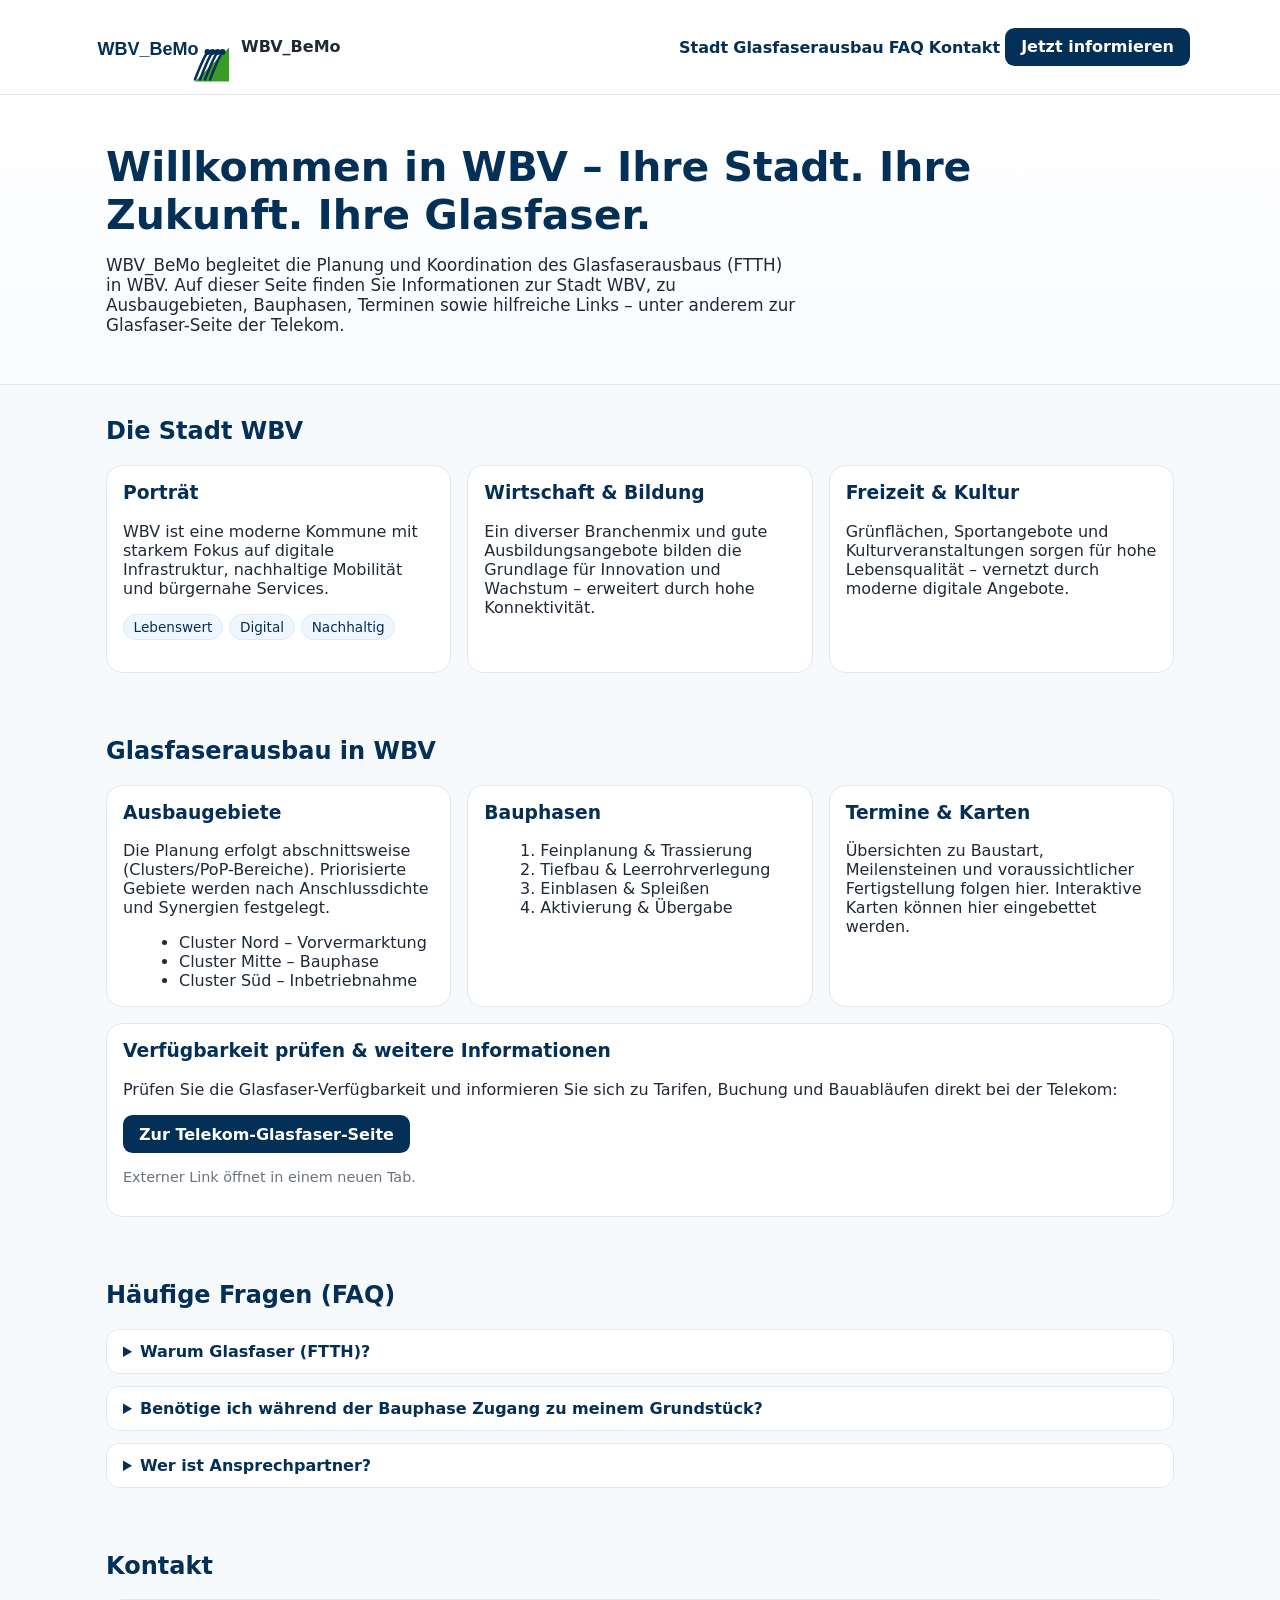
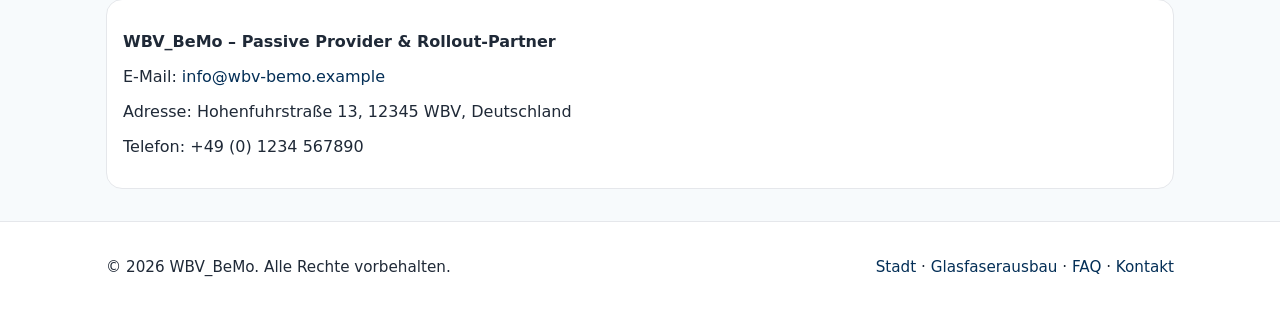
==== index.html @ 2ea82d1b "BeMo_01: upload index file wbv_bemo created with chatGPT 4.1 / 5.0 11.08.2025" ====
<!doctype html>
<html lang="de">
<head>
  <meta charset="utf-8" />
  <meta name="viewport" content="width=device-width, initial-scale=1" />
  <title>WBV_BeMo – Offizielle Informationsseite</title>
  <meta name="description" content="Dummy-Webseite für den Passive Provider WBV_BeMo mit Informationen zur Stadt und zum Glasfaserausbau (FTTH)." />
  <style>
    :root {
      --brand: #042F57; /* dunkelblau */
      --brand-2: #3A9D23; /* grün */
      --bg: #f7fafc;
      --text: #1f2937;
    }
    * { box-sizing: border-box; }
    html, body { margin: 0; padding: 0; font-family: system-ui, -apple-system, Segoe UI, Roboto, Ubuntu, Cantarell, "Helvetica Neue", Arial, "Noto Sans", "Apple Color Emoji", "Segoe UI Emoji"; color: var(--text); background: var(--bg); }
    a { color: var(--brand); text-decoration: none; }
    a:hover { text-decoration: underline; }
    .container { max-width: 1100px; margin: 0 auto; padding: 0 1rem; }
    header { background: #fff; border-bottom: 1px solid #e5e7eb; position: sticky; top: 0; z-index: 10; }
    .nav { display: flex; align-items: center; justify-content: space-between; gap: 1rem; padding: .75rem 0; }
    .nav a { font-weight: 600; }
    .brand { display: flex; align-items: center; gap: .75rem; }
    .logo { width: 139px; height: 69.5px; display: inline-block; }
    .cta { display: inline-block; background: var(--brand); color: #fff; padding: .6rem 1rem; border-radius: .6rem; font-weight: 700; }
    .cta:hover { filter: brightness(1.05); text-decoration: none; }
    .hero { padding: 3rem 0 2rem; background: linear-gradient(180deg, #fff 0%, #f9fbff 100%); border-bottom: 1px solid #e5e7eb; }
    .hero h1 { font-size: clamp(1.8rem, 3.2vw, 2.6rem); margin: 0 0 .5rem; color: var(--brand); }
    .hero p { font-size: 1.05rem; max-width: 65ch; }
    .grid { display: grid; gap: 1rem; grid-template-columns: repeat(12, 1fr); }
    .card { background: #fff; border: 1px solid #e5e7eb; border-radius: 1rem; padding: 1rem; }
    .card h3 { margin-top: 0; color: var(--brand); }
    section { padding: 2rem 0; }
    h2 { color: var(--brand); margin-top: 0; }
    .cols-3 > * { grid-column: span 12; }
    @media (min-width: 800px) { .cols-3 > * { grid-column: span 4; } }
    .list { margin: .5rem 0 0 1rem; }
    .pill { display: inline-block; padding: .25rem .6rem; border-radius: 9999px; background: #eff6ff; color: var(--brand); border: 1px solid #dbeafe; font-size: .85rem; margin-right: .4rem; }
    details { background: #fff; border: 1px solid #e5e7eb; border-radius: .8rem; padding: .75rem 1rem; }
    summary { cursor: pointer; font-weight: 600; color: var(--brand); }
    footer { border-top: 1px solid #e5e7eb; background: #fff; padding: 1.25rem 0; font-size: .95rem; }
  </style>
</head>
<body>
  <header>
    <div class="container nav">
      <div class="brand" aria-label="WBV_BeMo Startseite">
        <!-- Inline-SVG-Logo (echte Vektordarstellung, 278x139 skaliert) -->
        <svg class="logo" viewBox="0 0 278 139" xmlns="http://www.w3.org/2000/svg" role="img" aria-label="Logo WBV_BeMo">
          <title>Logo WBV_BeMo</title>
          <rect width="278" height="139" fill="white"/>
          <text x="15" y="85" font-family="Arial, sans-serif" font-weight="bold" font-size="36" fill="#042F57">WBV_BeMo</text>
          <g fill="#3A9D23">
            <polygon points="210,139 278,139 278,71" />
          </g>
          <g stroke="#042F57" stroke-width="5" stroke-linecap="round" fill="none">
            <path d="M210 135 C220 110 225 95 235 80"/>
            <path d="M220 135 C230 110 235 95 245 80"/>
            <path d="M230 135 C240 110 245 95 255 80"/>
            <path d="M240 135 C250 110 255 95 265 80"/>
          </g>
          <g fill="#042F57">
            <circle cx="235" cy="80" r="6"/>
            <circle cx="245" cy="80" r="6"/>
            <circle cx="255" cy="80" r="6"/>
            <circle cx="265" cy="80" r="6"/>
          </g>
        </svg>
        <strong>WBV_BeMo</strong>
      </div>
      <nav aria-label="Hauptnavigation">
        <a href="#stadt">Stadt</a>
        <a href="#ausbau">Glasfaserausbau</a>
        <a href="#faq">FAQ</a>
        <a href="#kontakt">Kontakt</a>
        <a class="cta" href="#ausbau">Jetzt informieren</a>
      </nav>
    </div>
  </header>

  <main>
    <section class="hero">
      <div class="container">
        <h1>Willkommen in WBV – Ihre Stadt. Ihre Zukunft. Ihre Glasfaser.</h1>
        <p>
          WBV_BeMo begleitet die Planung und Koordination des Glasfaserausbaus (FTTH) in WBV. Auf dieser Seite finden Sie Informationen zur Stadt WBV,
          zu Ausbaugebieten, Bauphasen, Terminen sowie hilfreiche Links – unter anderem zur Glasfaser-Seite der Telekom.
        </p>
      </div>
    </section>

    <section id="stadt">
      <div class="container">
        <h2>Die Stadt WBV</h2>
        <div class="grid cols-3">
          <article class="card">
            <h3>Porträt</h3>
            <p>WBV ist eine moderne Kommune mit starkem Fokus auf digitale Infrastruktur, nachhaltige Mobilität und bürgernahe Services.</p>
            <p><span class="pill">Lebenswert</span><span class="pill">Digital</span><span class="pill">Nachhaltig</span></p>
          </article>
          <article class="card">
            <h3>Wirtschaft & Bildung</h3>
            <p>Ein diverser Branchenmix und gute Ausbildungsangebote bilden die Grundlage für Innovation und Wachstum – erweitert durch hohe Konnektivität.</p>
          </article>
          <article class="card">
            <h3>Freizeit & Kultur</h3>
            <p>Grünflächen, Sportangebote und Kulturveranstaltungen sorgen für hohe Lebensqualität – vernetzt durch moderne digitale Angebote.</p>
          </article>
        </div>
      </div>
    </section>

    <section id="ausbau">
      <div class="container">
        <h2>Glasfaserausbau in WBV</h2>
        <div class="grid cols-3">
          <article class="card">
            <h3>Ausbaugebiete</h3>
            <p>Die Planung erfolgt abschnittsweise (Clusters/PoP-Bereiche). Priorisierte Gebiete werden nach Anschlussdichte und Synergien festgelegt.</p>
            <ul class="list">
              <li>Cluster Nord – Vorvermarktung</li>
              <li>Cluster Mitte – Bauphase</li>
              <li>Cluster Süd – Inbetriebnahme</li>
            </ul>
          </article>
          <article class="card">
            <h3>Bauphasen</h3>
            <ol class="list">
              <li>Feinplanung & Trassierung</li>
              <li>Tiefbau & Leerrohrverlegung</li>
              <li>Einblasen & Spleißen</li>
              <li>Aktivierung & Übergabe</li>
            </ol>
          </article>
          <article class="card">
            <h3>Termine & Karten</h3>
            <p>Übersichten zu Baustart, Meilensteinen und voraussichtlicher Fertigstellung folgen hier. Interaktive Karten können hier eingebettet werden.</p>
          </article>
        </div>

        <div class="card" style="margin-top:1rem">
          <h3>Verfügbarkeit prüfen & weitere Informationen</h3>
          <p>
            Prüfen Sie die Glasfaser-Verfügbarkeit und informieren Sie sich zu Tarifen, Buchung und Bauabläufen direkt bei der Telekom:
          </p>
          <p>
            <a class="cta" href="https://www.telekom.de/glasfaser" target="_blank" rel="noopener">Zur Telekom-Glasfaser-Seite</a>
          </p>
          <p style="font-size:.9rem;color:#6b7280">Externer Link öffnet in einem neuen Tab.</p>
        </div>
      </div>
    </section>

    <section id="faq">
      <div class="container">
        <h2>Häufige Fragen (FAQ)</h2>
        <div class="grid" style="grid-template-columns: 1fr; gap: .75rem;">
          <details>
            <summary>Warum Glasfaser (FTTH)?</summary>
            <p>FTTH ermöglicht stabile Gigabit-Bandbreiten, niedrige Latenz und ist zukunftssicher gegenüber steigenden Anforderungen.</p>
          </details>
          <details>
            <summary>Benötige ich während der Bauphase Zugang zu meinem Grundstück?</summary>
            <p>Ja, für die Hauseinführung und die Verlegung auf Privatgrund ist eine Terminabstimmung notwendig.</p>
          </details>
          <details>
            <summary>Wer ist Ansprechpartner?</summary>
            <p>WBV_BeMo koordiniert die Ausbauplanung. Für Tarife, Verträge und Buchungen wenden Sie sich an die Telekom über den oben verlinkten Service.</p>
          </details>
        </div>
      </div>
    </section>

    <section id="kontakt">
      <div class="container">
        <h2>Kontakt</h2>
        <div class="card">
          <p><strong>WBV_BeMo – Passive Provider & Rollout-Partner</strong></p>
          <p>E-Mail: <a href="mailto:info@wbv-bemo.example">info@wbv-bemo.example</a></p>
          <p>Adresse: Hohenfuhrstraße 13, 12345 WBV, Deutschland</p>
          <p>Telefon: +49 (0) 1234 567890</p>
        </div>
      </div>
    </section>
  </main>

  <footer>
    <div class="container">
      <div style="display:flex;justify-content:space-between;gap:1rem;flex-wrap:wrap;align-items:center;">
        <p>© <span id="year"></span> WBV_BeMo. Alle Rechte vorbehalten.</p>
        <p><a href="#stadt">Stadt</a> · <a href="#ausbau">Glasfaserausbau</a> · <a href="#faq">FAQ</a> · <a href="#kontakt">Kontakt</a></p>
      </div>
    </div>
  </footer>

  <script>
    document.getElementById('year').textContent = new Date().getFullYear();
  </script>
</body>
</html>
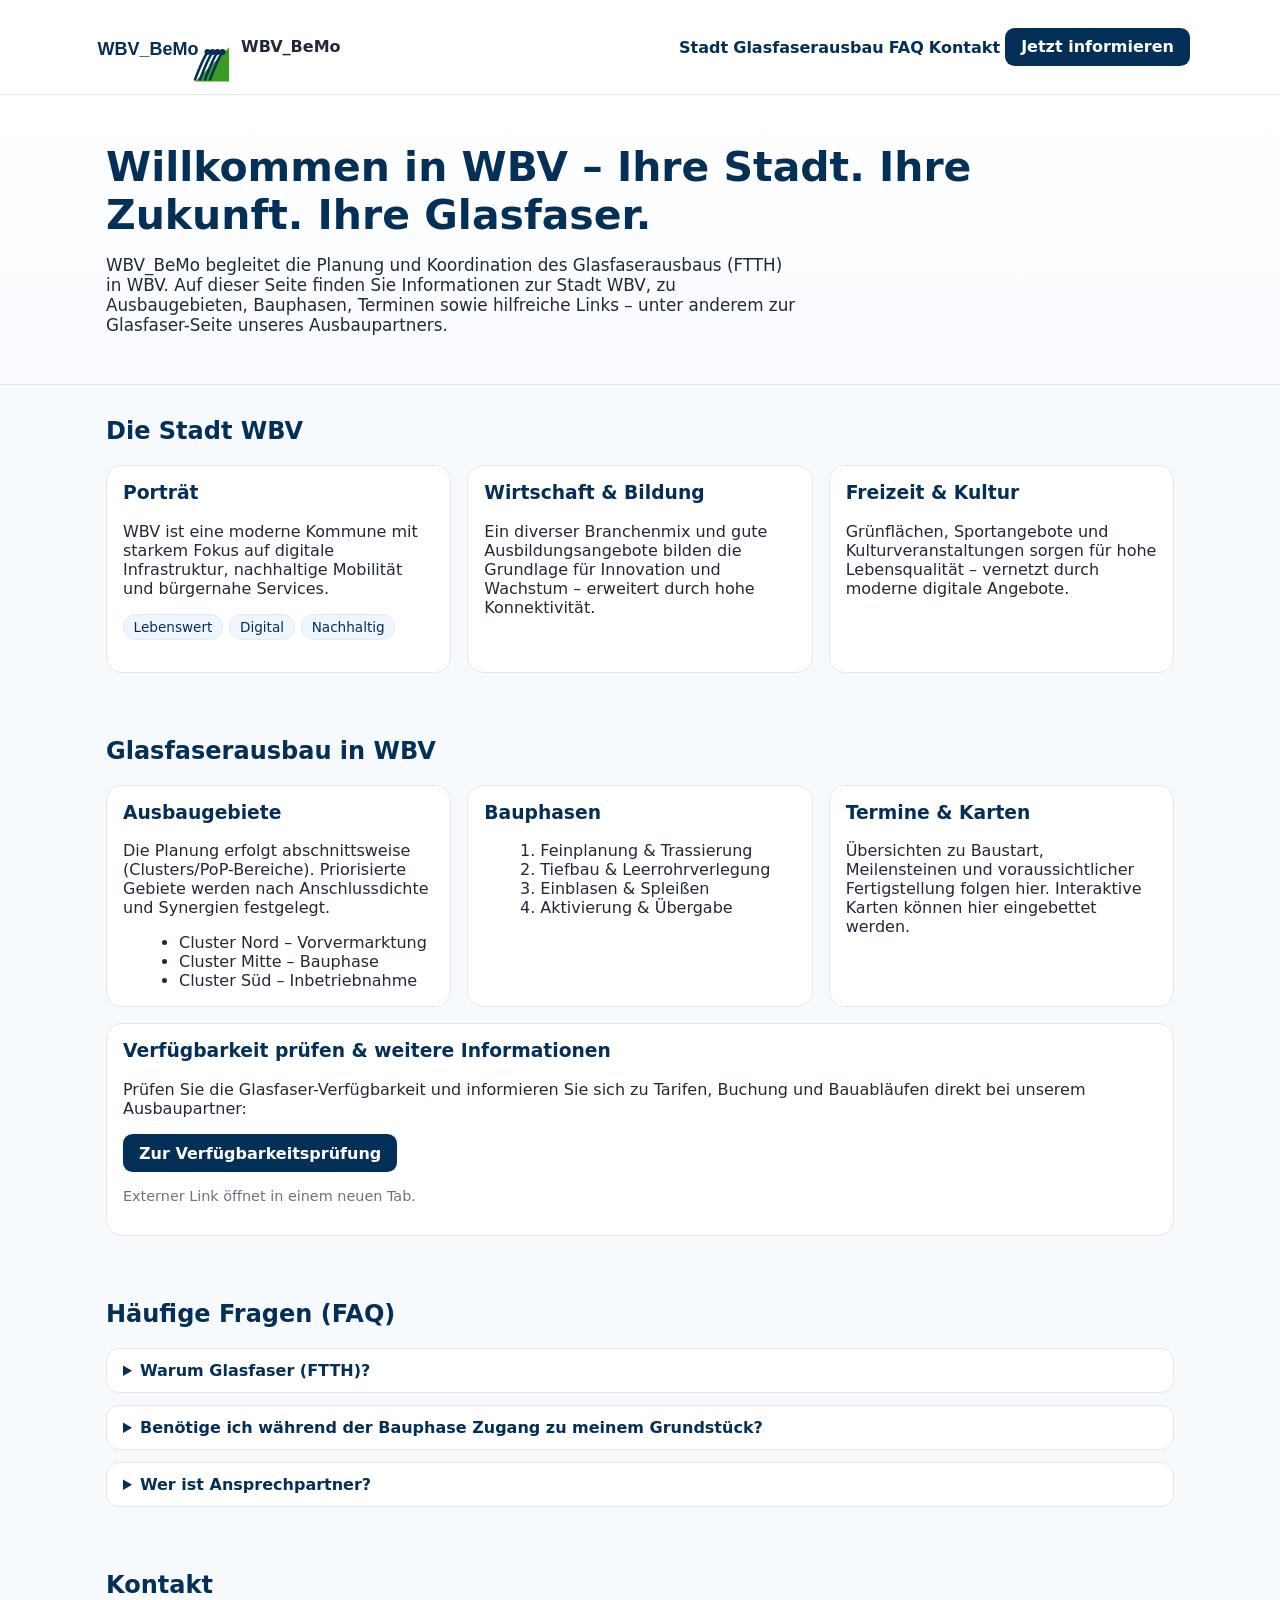
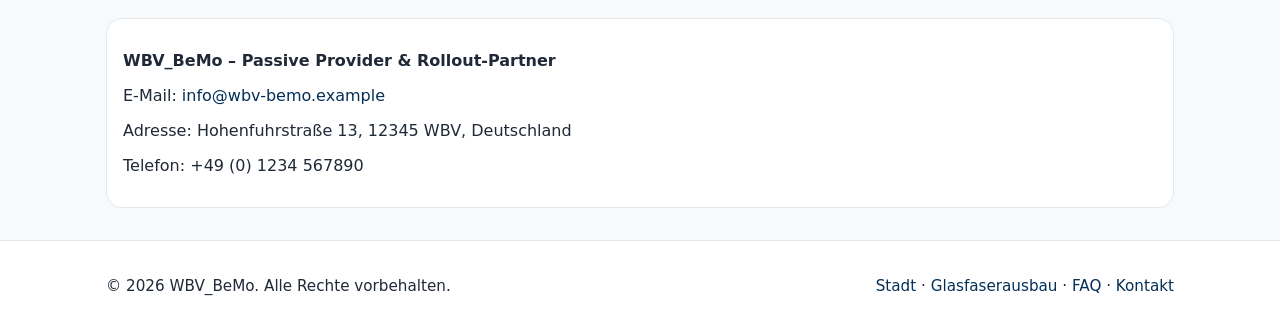
==== commit 261665b2: "Update 11.08. 11:33h - thb:  index.html Deleted any reference to Telekom" ====
--- a/index.html
+++ b/index.html
@@ -84,7 +84,7 @@
         <h1>Willkommen in WBV – Ihre Stadt. Ihre Zukunft. Ihre Glasfaser.</h1>
         <p>
           WBV_BeMo begleitet die Planung und Koordination des Glasfaserausbaus (FTTH) in WBV. Auf dieser Seite finden Sie Informationen zur Stadt WBV,
-          zu Ausbaugebieten, Bauphasen, Terminen sowie hilfreiche Links – unter anderem zur Glasfaser-Seite der Telekom.
+          zu Ausbaugebieten, Bauphasen, Terminen sowie hilfreiche Links – unter anderem zur Glasfaser-Seite unseres Ausbaupartners.
         </p>
       </div>
     </section>
@@ -141,10 +141,10 @@
         <div class="card" style="margin-top:1rem">
           <h3>Verfügbarkeit prüfen & weitere Informationen</h3>
           <p>
-            Prüfen Sie die Glasfaser-Verfügbarkeit und informieren Sie sich zu Tarifen, Buchung und Bauabläufen direkt bei der Telekom:
+            Prüfen Sie die Glasfaser-Verfügbarkeit und informieren Sie sich zu Tarifen, Buchung und Bauabläufen direkt bei unserem Ausbaupartner:
           </p>
           <p>
-            <a class="cta" href="https://www.telekom.de/glasfaser" target="_blank" rel="noopener">Zur Telekom-Glasfaser-Seite</a>
+            <a class="cta" href="https://www.telekom.de/glasfaser" target="_blank" rel="noopener">Zur Verfügbarkeitsprüfung</a>
           </p>
           <p style="font-size:.9rem;color:#6b7280">Externer Link öffnet in einem neuen Tab.</p>
         </div>
@@ -165,7 +165,7 @@
           </details>
           <details>
             <summary>Wer ist Ansprechpartner?</summary>
-            <p>WBV_BeMo koordiniert die Ausbauplanung. Für Tarife, Verträge und Buchungen wenden Sie sich an die Telekom über den oben verlinkten Service.</p>
+            <p>WBV_BeMo koordiniert die Ausbauplanung. Für Tarife, Verträge und Buchungen wenden Sie sich an unseren Ausbaupartner über den oben verlinkten Service.</p>
           </details>
         </div>
       </div>
@@ -197,4 +197,4 @@
     document.getElementById('year').textContent = new Date().getFullYear();
   </script>
 </body>
-</html>+</html>
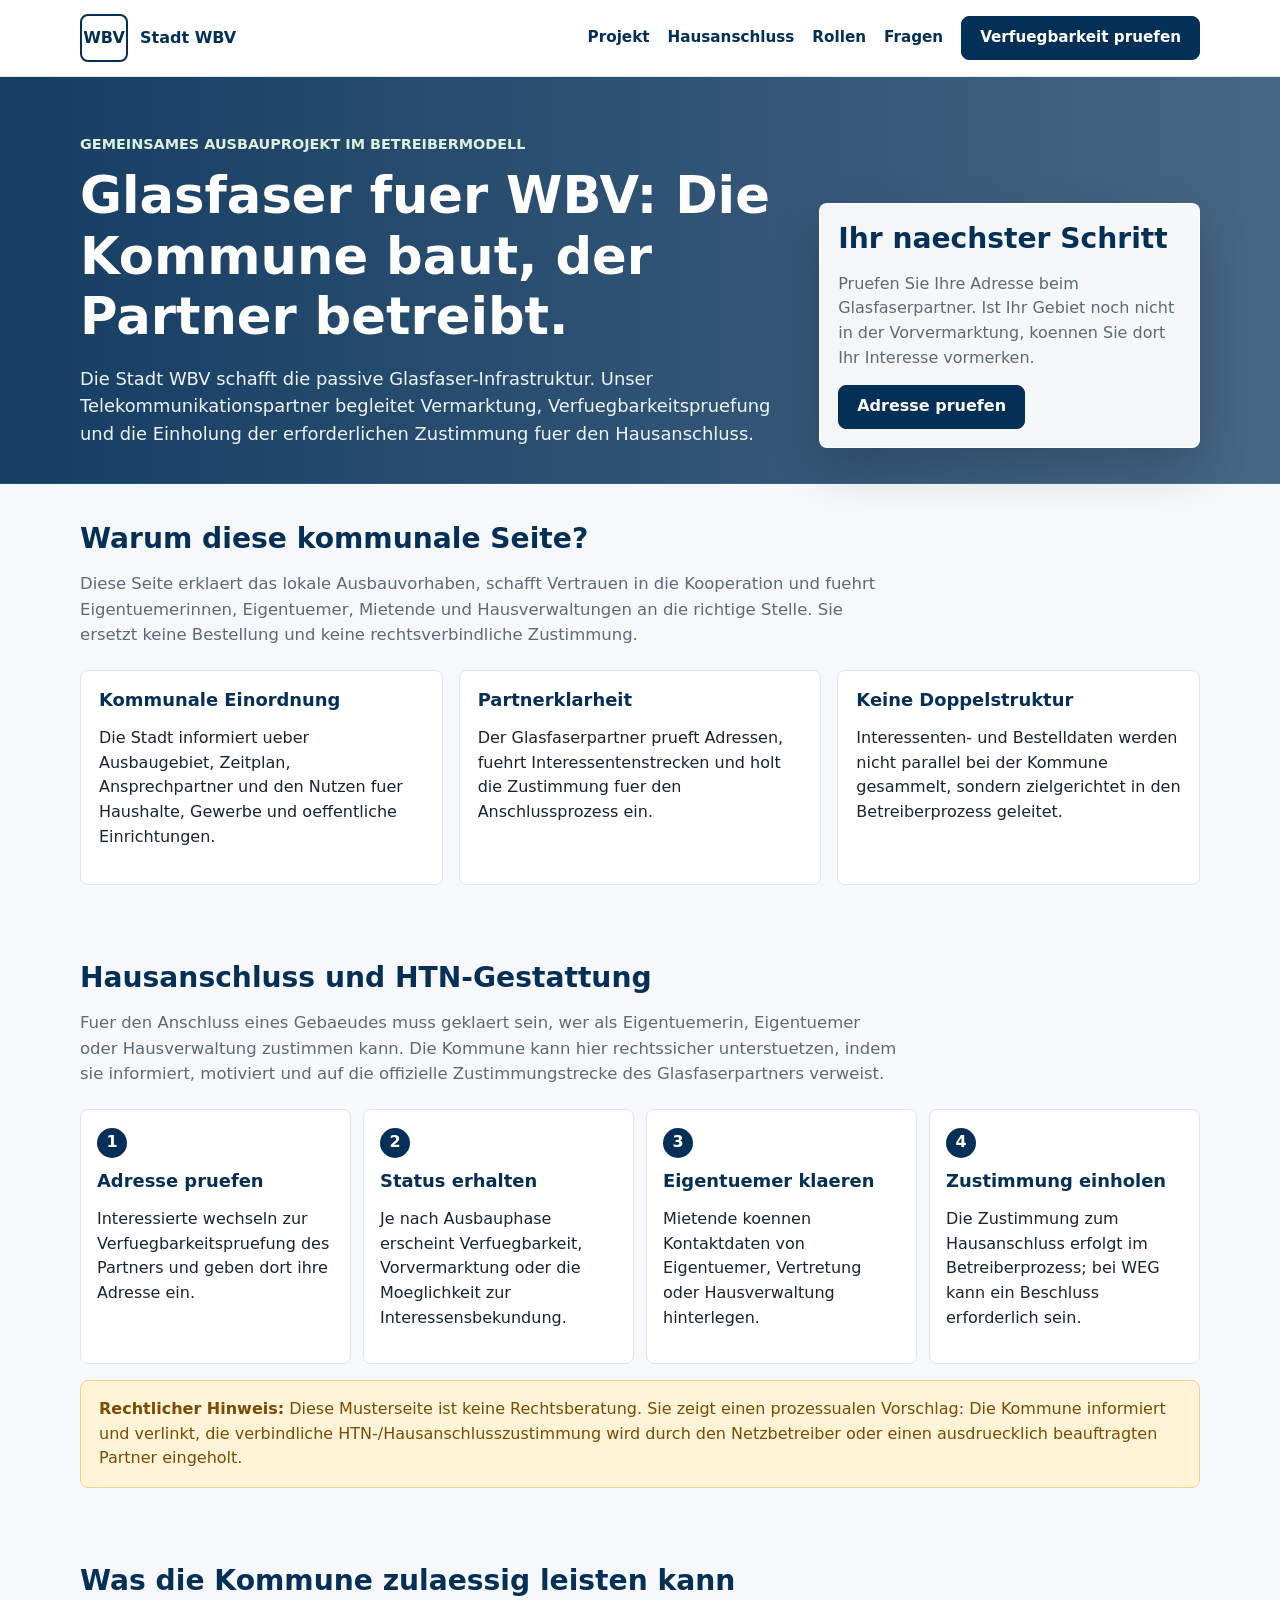
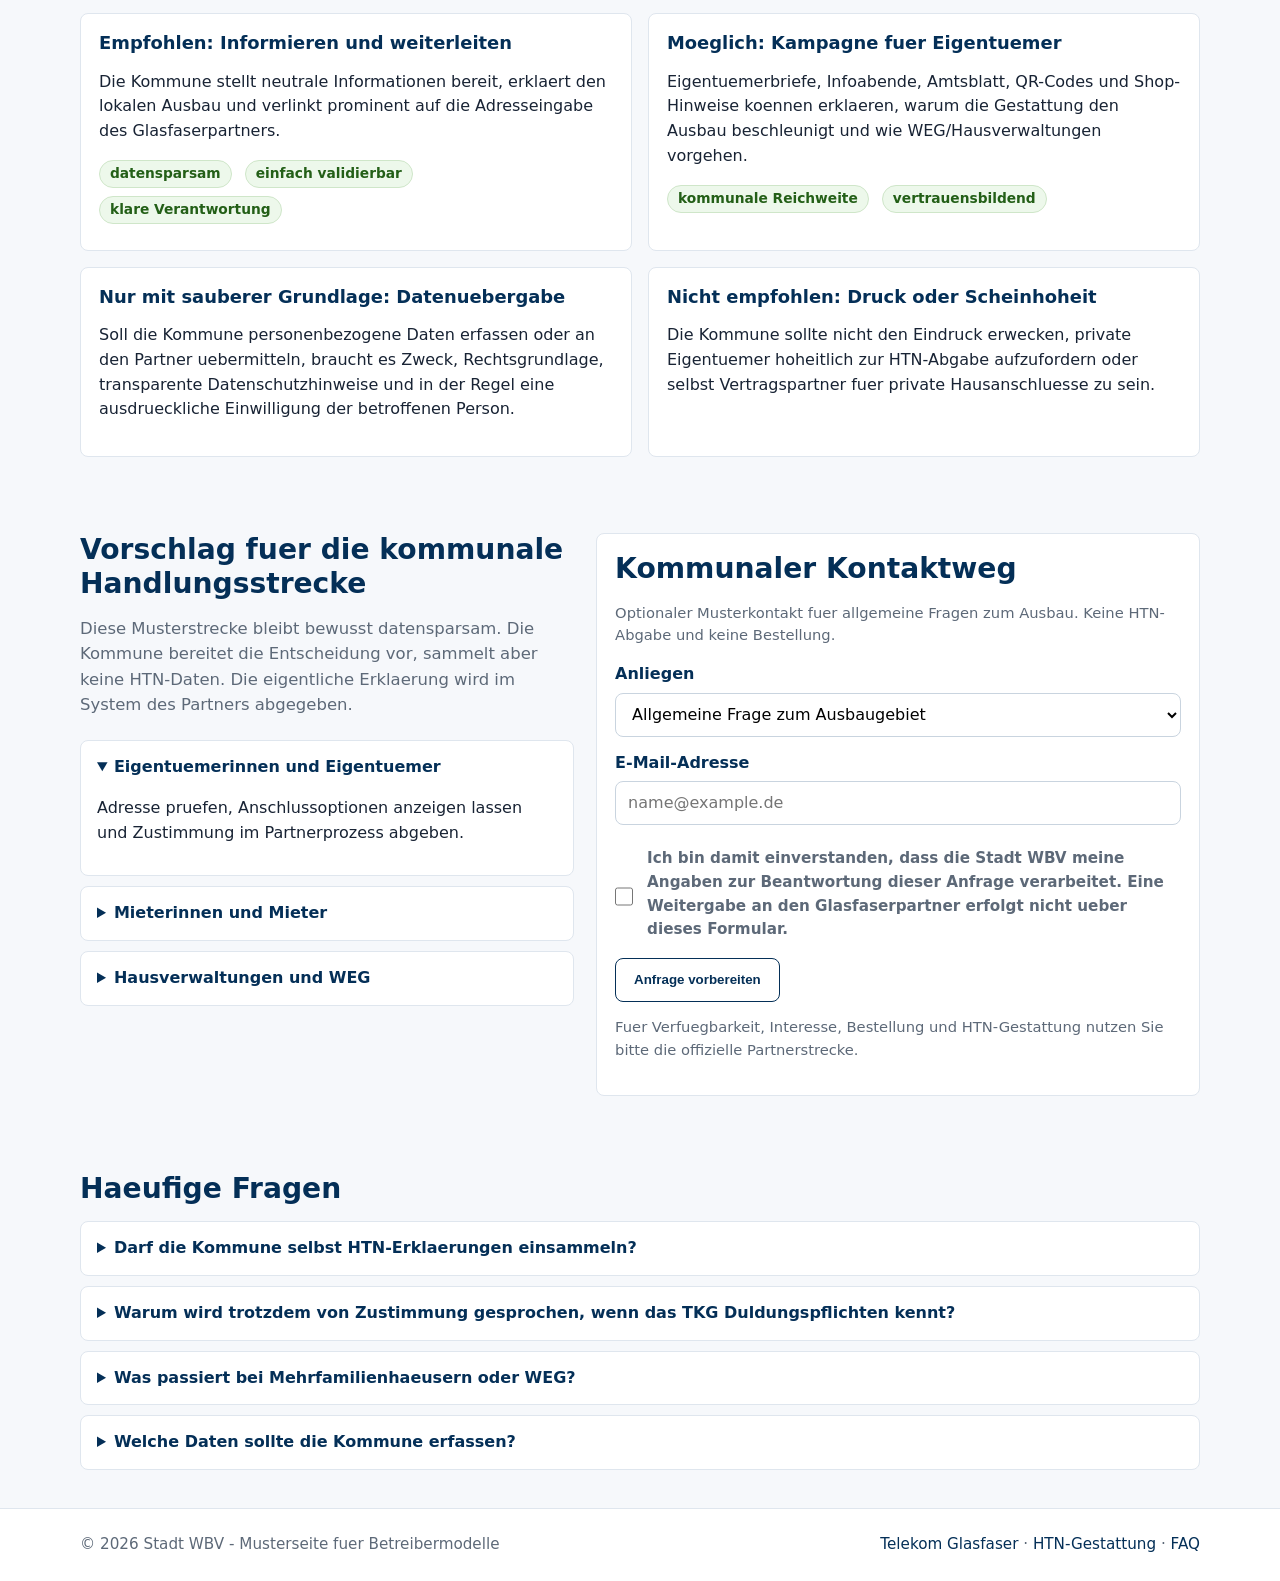
==== commit e277e5db: "Update 08.06.2026: Changed whole site-setup, added new content and design." ====
--- a/index.html
+++ b/index.html
@@ -3,198 +3,577 @@
 <head>
   <meta charset="utf-8" />
   <meta name="viewport" content="width=device-width, initial-scale=1" />
-  <title>WBV_BeMo – Offizielle Informationsseite</title>
-  <meta name="description" content="Dummy-Webseite für den Passive Provider WBV_BeMo mit Informationen zur Stadt und zum Glasfaserausbau (FTTH)." />
+  <title>Stadt WBV - Glasfaser im Betreibermodell</title>
+  <meta name="description" content="Beispielseite einer Kommune zur Information ueber den Glasfaserausbau im Betreibermodell und zur Einholung der Hausanschluss-Gestattung." />
   <style>
     :root {
-      --brand: #042F57; /* dunkelblau */
-      --brand-2: #3A9D23; /* grün */
-      --bg: #f7fafc;
-      --text: #1f2937;
-    }
+      --brand: #042f57;
+      --brand-soft: #eaf2f8;
+      --accent: #3a9d23;
+      --accent-soft: #edf8eb;
+      --ink: #182334;
+      --muted: #5d6978;
+      --line: #dfe6ee;
+      --bg: #f6f8fb;
+      --paper: #ffffff;
+      --warn: #7a4b00;
+      --warn-bg: #fff4d8;
+    }
+
     * { box-sizing: border-box; }
-    html, body { margin: 0; padding: 0; font-family: system-ui, -apple-system, Segoe UI, Roboto, Ubuntu, Cantarell, "Helvetica Neue", Arial, "Noto Sans", "Apple Color Emoji", "Segoe UI Emoji"; color: var(--text); background: var(--bg); }
+
+    html { scroll-behavior: smooth; }
+
+    body {
+      margin: 0;
+      font-family: system-ui, -apple-system, BlinkMacSystemFont, "Segoe UI", sans-serif;
+      color: var(--ink);
+      background: var(--bg);
+      line-height: 1.55;
+    }
+
     a { color: var(--brand); text-decoration: none; }
     a:hover { text-decoration: underline; }
-    .container { max-width: 1100px; margin: 0 auto; padding: 0 1rem; }
-    header { background: #fff; border-bottom: 1px solid #e5e7eb; position: sticky; top: 0; z-index: 10; }
-    .nav { display: flex; align-items: center; justify-content: space-between; gap: 1rem; padding: .75rem 0; }
-    .nav a { font-weight: 600; }
-    .brand { display: flex; align-items: center; gap: .75rem; }
-    .logo { width: 139px; height: 69.5px; display: inline-block; }
-    .cta { display: inline-block; background: var(--brand); color: #fff; padding: .6rem 1rem; border-radius: .6rem; font-weight: 700; }
-    .cta:hover { filter: brightness(1.05); text-decoration: none; }
-    .hero { padding: 3rem 0 2rem; background: linear-gradient(180deg, #fff 0%, #f9fbff 100%); border-bottom: 1px solid #e5e7eb; }
-    .hero h1 { font-size: clamp(1.8rem, 3.2vw, 2.6rem); margin: 0 0 .5rem; color: var(--brand); }
-    .hero p { font-size: 1.05rem; max-width: 65ch; }
-    .grid { display: grid; gap: 1rem; grid-template-columns: repeat(12, 1fr); }
-    .card { background: #fff; border: 1px solid #e5e7eb; border-radius: 1rem; padding: 1rem; }
-    .card h3 { margin-top: 0; color: var(--brand); }
-    section { padding: 2rem 0; }
-    h2 { color: var(--brand); margin-top: 0; }
-    .cols-3 > * { grid-column: span 12; }
-    @media (min-width: 800px) { .cols-3 > * { grid-column: span 4; } }
-    .list { margin: .5rem 0 0 1rem; }
-    .pill { display: inline-block; padding: .25rem .6rem; border-radius: 9999px; background: #eff6ff; color: var(--brand); border: 1px solid #dbeafe; font-size: .85rem; margin-right: .4rem; }
-    details { background: #fff; border: 1px solid #e5e7eb; border-radius: .8rem; padding: .75rem 1rem; }
-    summary { cursor: pointer; font-weight: 600; color: var(--brand); }
-    footer { border-top: 1px solid #e5e7eb; background: #fff; padding: 1.25rem 0; font-size: .95rem; }
+
+    .container {
+      width: min(1120px, calc(100% - 32px));
+      margin: 0 auto;
+    }
+
+    header {
+      position: sticky;
+      top: 0;
+      z-index: 10;
+      background: rgba(255, 255, 255, .96);
+      border-bottom: 1px solid var(--line);
+      backdrop-filter: blur(10px);
+    }
+
+    .nav {
+      display: flex;
+      align-items: center;
+      justify-content: space-between;
+      gap: 20px;
+      min-height: 76px;
+    }
+
+    .brand {
+      display: flex;
+      align-items: center;
+      gap: 12px;
+      min-width: 180px;
+      font-weight: 800;
+      color: var(--brand);
+    }
+
+    .logo {
+      display: grid;
+      place-items: center;
+      width: 48px;
+      height: 48px;
+      border: 2px solid var(--brand);
+      border-radius: 8px;
+      background: var(--paper);
+      color: var(--brand);
+      font-weight: 900;
+      letter-spacing: 0;
+    }
+
+    nav {
+      display: flex;
+      align-items: center;
+      justify-content: flex-end;
+      gap: 18px;
+      flex-wrap: wrap;
+      font-size: .95rem;
+    }
+
+    nav a { font-weight: 650; }
+
+    .button {
+      display: inline-flex;
+      align-items: center;
+      justify-content: center;
+      min-height: 44px;
+      padding: 0 18px;
+      border-radius: 8px;
+      border: 1px solid var(--brand);
+      background: var(--brand);
+      color: #fff;
+      font-weight: 800;
+      text-align: center;
+    }
+
+    .button:hover { filter: brightness(1.06); text-decoration: none; }
+
+    .button.secondary {
+      background: #fff;
+      color: var(--brand);
+    }
+
+    .hero {
+      padding: 56px 0 36px;
+      background:
+        linear-gradient(90deg, rgba(4, 47, 87, .93), rgba(4, 47, 87, .72)),
+        url("https://images.unsplash.com/photo-1486406146926-c627a92ad1ab?auto=format&fit=crop&w=1800&q=80");
+      background-size: cover;
+      background-position: center;
+      color: #fff;
+    }
+
+    .hero-grid {
+      display: grid;
+      grid-template-columns: minmax(0, 1.3fr) minmax(280px, .7fr);
+      gap: 32px;
+      align-items: end;
+    }
+
+    .eyebrow {
+      margin: 0 0 10px;
+      font-size: .9rem;
+      font-weight: 800;
+      letter-spacing: 0;
+      text-transform: uppercase;
+      color: #dff0dc;
+    }
+
+    h1, h2, h3 { line-height: 1.18; letter-spacing: 0; }
+    h1 { margin: 0; max-width: 820px; font-size: clamp(2rem, 4vw, 3.5rem); }
+    h2 { margin: 0 0 16px; color: var(--brand); font-size: clamp(1.55rem, 2.2vw, 2.2rem); }
+    h3 { margin: 0 0 10px; color: var(--brand); font-size: 1.12rem; }
+
+    .lead {
+      max-width: 760px;
+      margin: 18px 0 0;
+      font-size: 1.12rem;
+      color: #edf4fb;
+    }
+
+    .hero-panel {
+      padding: 18px;
+      border-radius: 8px;
+      background: rgba(255, 255, 255, .95);
+      color: var(--ink);
+      border: 1px solid rgba(255, 255, 255, .65);
+      box-shadow: 0 20px 50px rgba(0, 0, 0, .18);
+    }
+
+    .hero-panel p { margin: 0 0 14px; color: var(--muted); }
+
+    section { padding: 38px 0; }
+
+    .section-intro {
+      max-width: 820px;
+      margin: 0 0 22px;
+      color: var(--muted);
+      font-size: 1.03rem;
+    }
+
+    .grid {
+      display: grid;
+      grid-template-columns: repeat(12, 1fr);
+      gap: 16px;
+    }
+
+    .card {
+      grid-column: span 4;
+      padding: 18px;
+      border: 1px solid var(--line);
+      border-radius: 8px;
+      background: var(--paper);
+    }
+
+    .wide { grid-column: span 6; }
+    .full { grid-column: 1 / -1; }
+
+    .tag {
+      display: inline-flex;
+      align-items: center;
+      min-height: 28px;
+      margin: 0 8px 8px 0;
+      padding: 0 10px;
+      border-radius: 999px;
+      border: 1px solid #cfe6c9;
+      background: var(--accent-soft);
+      color: #235f17;
+      font-size: .86rem;
+      font-weight: 750;
+    }
+
+    .steps {
+      display: grid;
+      grid-template-columns: repeat(4, 1fr);
+      gap: 12px;
+      counter-reset: step;
+    }
+
+    .step {
+      position: relative;
+      padding: 18px 16px 16px;
+      border: 1px solid var(--line);
+      border-radius: 8px;
+      background: #fff;
+      min-height: 150px;
+    }
+
+    .step::before {
+      counter-increment: step;
+      content: counter(step);
+      display: grid;
+      place-items: center;
+      width: 30px;
+      height: 30px;
+      margin-bottom: 12px;
+      border-radius: 50%;
+      background: var(--brand);
+      color: #fff;
+      font-weight: 900;
+    }
+
+    .notice {
+      padding: 16px 18px;
+      border: 1px solid #f0d28a;
+      border-radius: 8px;
+      background: var(--warn-bg);
+      color: var(--warn);
+    }
+
+    .split {
+      display: grid;
+      grid-template-columns: minmax(0, .9fr) minmax(0, 1.1fr);
+      gap: 22px;
+      align-items: start;
+    }
+
+    .mock-form {
+      padding: 18px;
+      border: 1px solid var(--line);
+      border-radius: 8px;
+      background: #fff;
+    }
+
+    label {
+      display: block;
+      margin: 0 0 6px;
+      font-weight: 750;
+      color: var(--brand);
+    }
+
+    input, select {
+      width: 100%;
+      min-height: 44px;
+      margin-bottom: 14px;
+      padding: 0 12px;
+      border: 1px solid #c9d4df;
+      border-radius: 8px;
+      font: inherit;
+      background: #fff;
+    }
+
+    .check {
+      display: grid;
+      grid-template-columns: 22px 1fr;
+      gap: 10px;
+      margin: 8px 0 16px;
+      color: var(--muted);
+      font-size: .95rem;
+    }
+
+    .check input {
+      width: 18px;
+      min-height: 18px;
+      margin: 4px 0 0;
+    }
+
+    details {
+      border: 1px solid var(--line);
+      border-radius: 8px;
+      background: #fff;
+      padding: 14px 16px;
+    }
+
+    details + details { margin-top: 10px; }
+    summary { cursor: pointer; font-weight: 800; color: var(--brand); }
+
+    .fineprint {
+      color: var(--muted);
+      font-size: .92rem;
+    }
+
+    footer {
+      padding: 24px 0;
+      border-top: 1px solid var(--line);
+      background: #fff;
+      color: var(--muted);
+      font-size: .95rem;
+    }
+
+    .footer-row {
+      display: flex;
+      justify-content: space-between;
+      gap: 16px;
+      flex-wrap: wrap;
+    }
+
+    @media (max-width: 860px) {
+      .hero-grid, .split { grid-template-columns: 1fr; }
+      .card, .wide { grid-column: 1 / -1; }
+      .steps { grid-template-columns: 1fr 1fr; }
+      .nav { align-items: flex-start; flex-direction: column; padding: 12px 0; }
+      nav { justify-content: flex-start; gap: 12px; }
+    }
+
+    @media (max-width: 560px) {
+      .container { width: min(100% - 24px, 1120px); }
+      .hero { padding: 38px 0 28px; }
+      .steps { grid-template-columns: 1fr; }
+      nav a:not(.button) { display: none; }
+      .button { width: 100%; }
+      .hero-panel .button { width: auto; }
+    }
   </style>
 </head>
 <body>
   <header>
     <div class="container nav">
-      <div class="brand" aria-label="WBV_BeMo Startseite">
-        <!-- Inline-SVG-Logo (echte Vektordarstellung, 278x139 skaliert) -->
-        <svg class="logo" viewBox="0 0 278 139" xmlns="http://www.w3.org/2000/svg" role="img" aria-label="Logo WBV_BeMo">
-          <title>Logo WBV_BeMo</title>
-          <rect width="278" height="139" fill="white"/>
-          <text x="15" y="85" font-family="Arial, sans-serif" font-weight="bold" font-size="36" fill="#042F57">WBV_BeMo</text>
-          <g fill="#3A9D23">
-            <polygon points="210,139 278,139 278,71" />
-          </g>
-          <g stroke="#042F57" stroke-width="5" stroke-linecap="round" fill="none">
-            <path d="M210 135 C220 110 225 95 235 80"/>
-            <path d="M220 135 C230 110 235 95 245 80"/>
-            <path d="M230 135 C240 110 245 95 255 80"/>
-            <path d="M240 135 C250 110 255 95 265 80"/>
-          </g>
-          <g fill="#042F57">
-            <circle cx="235" cy="80" r="6"/>
-            <circle cx="245" cy="80" r="6"/>
-            <circle cx="255" cy="80" r="6"/>
-            <circle cx="265" cy="80" r="6"/>
-          </g>
-        </svg>
-        <strong>WBV_BeMo</strong>
-      </div>
+      <a class="brand" href="#top" aria-label="Stadt WBV Startseite">
+        <span class="logo" aria-hidden="true">WBV</span>
+        <span>Stadt WBV</span>
+      </a>
       <nav aria-label="Hauptnavigation">
-        <a href="#stadt">Stadt</a>
-        <a href="#ausbau">Glasfaserausbau</a>
-        <a href="#faq">FAQ</a>
-        <a href="#kontakt">Kontakt</a>
-        <a class="cta" href="#ausbau">Jetzt informieren</a>
+        <a href="#projekt">Projekt</a>
+        <a href="#htn">Hausanschluss</a>
+        <a href="#rolle">Rollen</a>
+        <a href="#fragen">Fragen</a>
+        <a class="button" href="https://www.telekom.de/glasfaser" target="_blank" rel="noopener">Verfuegbarkeit pruefen</a>
       </nav>
     </div>
   </header>
 
-  <main>
+  <main id="top">
     <section class="hero">
-      <div class="container">
-        <h1>Willkommen in WBV – Ihre Stadt. Ihre Zukunft. Ihre Glasfaser.</h1>
-        <p>
-          WBV_BeMo begleitet die Planung und Koordination des Glasfaserausbaus (FTTH) in WBV. Auf dieser Seite finden Sie Informationen zur Stadt WBV,
-          zu Ausbaugebieten, Bauphasen, Terminen sowie hilfreiche Links – unter anderem zur Glasfaser-Seite unseres Ausbaupartners.
-        </p>
+      <div class="container hero-grid">
+        <div>
+          <p class="eyebrow">Gemeinsames Ausbauprojekt im Betreibermodell</p>
+          <h1>Glasfaser fuer WBV: Die Kommune baut, der Partner betreibt.</h1>
+          <p class="lead">
+            Die Stadt WBV schafft die passive Glasfaser-Infrastruktur. Unser Telekommunikationspartner
+            begleitet Vermarktung, Verfuegbarkeitspruefung und die Einholung der erforderlichen
+            Zustimmung fuer den Hausanschluss.
+          </p>
+        </div>
+        <aside class="hero-panel" aria-label="Direkte Aktion">
+          <h2>Ihr naechster Schritt</h2>
+          <p>
+            Pruefen Sie Ihre Adresse beim Glasfaserpartner. Ist Ihr Gebiet noch nicht in der
+            Vorvermarktung, koennen Sie dort Ihr Interesse vormerken.
+          </p>
+          <a class="button" href="https://www.telekom.de/glasfaser" target="_blank" rel="noopener">Adresse pruefen</a>
+        </aside>
       </div>
     </section>
 
-    <section id="stadt">
+    <section id="projekt">
       <div class="container">
-        <h2>Die Stadt WBV</h2>
-        <div class="grid cols-3">
+        <h2>Warum diese kommunale Seite?</h2>
+        <p class="section-intro">
+          Diese Seite erklaert das lokale Ausbauvorhaben, schafft Vertrauen in die Kooperation und
+          fuehrt Eigentuemerinnen, Eigentuemer, Mietende und Hausverwaltungen an die richtige Stelle.
+          Sie ersetzt keine Bestellung und keine rechtsverbindliche Zustimmung.
+        </p>
+        <div class="grid">
           <article class="card">
-            <h3>Porträt</h3>
-            <p>WBV ist eine moderne Kommune mit starkem Fokus auf digitale Infrastruktur, nachhaltige Mobilität und bürgernahe Services.</p>
-            <p><span class="pill">Lebenswert</span><span class="pill">Digital</span><span class="pill">Nachhaltig</span></p>
+            <h3>Kommunale Einordnung</h3>
+            <p>Die Stadt informiert ueber Ausbaugebiet, Zeitplan, Ansprechpartner und den Nutzen fuer Haushalte, Gewerbe und oeffentliche Einrichtungen.</p>
           </article>
           <article class="card">
-            <h3>Wirtschaft & Bildung</h3>
-            <p>Ein diverser Branchenmix und gute Ausbildungsangebote bilden die Grundlage für Innovation und Wachstum – erweitert durch hohe Konnektivität.</p>
+            <h3>Partnerklarheit</h3>
+            <p>Der Glasfaserpartner prueft Adressen, fuehrt Interessentenstrecken und holt die Zustimmung fuer den Anschlussprozess ein.</p>
           </article>
           <article class="card">
-            <h3>Freizeit & Kultur</h3>
-            <p>Grünflächen, Sportangebote und Kulturveranstaltungen sorgen für hohe Lebensqualität – vernetzt durch moderne digitale Angebote.</p>
+            <h3>Keine Doppelstruktur</h3>
+            <p>Interessenten- und Bestelldaten werden nicht parallel bei der Kommune gesammelt, sondern zielgerichtet in den Betreiberprozess geleitet.</p>
           </article>
         </div>
       </div>
     </section>
 
-    <section id="ausbau">
+    <section id="htn">
       <div class="container">
-        <h2>Glasfaserausbau in WBV</h2>
-        <div class="grid cols-3">
-          <article class="card">
-            <h3>Ausbaugebiete</h3>
-            <p>Die Planung erfolgt abschnittsweise (Clusters/PoP-Bereiche). Priorisierte Gebiete werden nach Anschlussdichte und Synergien festgelegt.</p>
-            <ul class="list">
-              <li>Cluster Nord – Vorvermarktung</li>
-              <li>Cluster Mitte – Bauphase</li>
-              <li>Cluster Süd – Inbetriebnahme</li>
-            </ul>
-          </article>
-          <article class="card">
-            <h3>Bauphasen</h3>
-            <ol class="list">
-              <li>Feinplanung & Trassierung</li>
-              <li>Tiefbau & Leerrohrverlegung</li>
-              <li>Einblasen & Spleißen</li>
-              <li>Aktivierung & Übergabe</li>
-            </ol>
-          </article>
-          <article class="card">
-            <h3>Termine & Karten</h3>
-            <p>Übersichten zu Baustart, Meilensteinen und voraussichtlicher Fertigstellung folgen hier. Interaktive Karten können hier eingebettet werden.</p>
+        <h2>Hausanschluss und HTN-Gestattung</h2>
+        <p class="section-intro">
+          Fuer den Anschluss eines Gebaeudes muss geklaert sein, wer als Eigentuemerin, Eigentuemer
+          oder Hausverwaltung zustimmen kann. Die Kommune kann hier rechtssicher unterstuetzen, indem
+          sie informiert, motiviert und auf die offizielle Zustimmungstrecke des Glasfaserpartners verweist.
+        </p>
+
+        <div class="steps" aria-label="Ablauf der Zustimmung">
+          <article class="step">
+            <h3>Adresse pruefen</h3>
+            <p>Interessierte wechseln zur Verfuegbarkeitspruefung des Partners und geben dort ihre Adresse ein.</p>
+          </article>
+          <article class="step">
+            <h3>Status erhalten</h3>
+            <p>Je nach Ausbauphase erscheint Verfuegbarkeit, Vorvermarktung oder die Moeglichkeit zur Interessensbekundung.</p>
+          </article>
+          <article class="step">
+            <h3>Eigentuemer klaeren</h3>
+            <p>Mietende koennen Kontaktdaten von Eigentuemer, Vertretung oder Hausverwaltung hinterlegen.</p>
+          </article>
+          <article class="step">
+            <h3>Zustimmung einholen</h3>
+            <p>Die Zustimmung zum Hausanschluss erfolgt im Betreiberprozess; bei WEG kann ein Beschluss erforderlich sein.</p>
           </article>
         </div>
 
-        <div class="card" style="margin-top:1rem">
-          <h3>Verfügbarkeit prüfen & weitere Informationen</h3>
-          <p>
-            Prüfen Sie die Glasfaser-Verfügbarkeit und informieren Sie sich zu Tarifen, Buchung und Bauabläufen direkt bei unserem Ausbaupartner:
-          </p>
-          <p>
-            <a class="cta" href="https://www.telekom.de/glasfaser" target="_blank" rel="noopener">Zur Verfügbarkeitsprüfung</a>
-          </p>
-          <p style="font-size:.9rem;color:#6b7280">Externer Link öffnet in einem neuen Tab.</p>
+        <div class="notice" style="margin-top:16px">
+          <strong>Rechtlicher Hinweis:</strong>
+          Diese Musterseite ist keine Rechtsberatung. Sie zeigt einen prozessualen Vorschlag:
+          Die Kommune informiert und verlinkt, die verbindliche HTN-/Hausanschlusszustimmung wird
+          durch den Netzbetreiber oder einen ausdruecklich beauftragten Partner eingeholt.
         </div>
       </div>
     </section>
 
-    <section id="faq">
+    <section id="rolle">
       <div class="container">
-        <h2>Häufige Fragen (FAQ)</h2>
-        <div class="grid" style="grid-template-columns: 1fr; gap: .75rem;">
-          <details>
-            <summary>Warum Glasfaser (FTTH)?</summary>
-            <p>FTTH ermöglicht stabile Gigabit-Bandbreiten, niedrige Latenz und ist zukunftssicher gegenüber steigenden Anforderungen.</p>
-          </details>
-          <details>
-            <summary>Benötige ich während der Bauphase Zugang zu meinem Grundstück?</summary>
-            <p>Ja, für die Hauseinführung und die Verlegung auf Privatgrund ist eine Terminabstimmung notwendig.</p>
-          </details>
-          <details>
-            <summary>Wer ist Ansprechpartner?</summary>
-            <p>WBV_BeMo koordiniert die Ausbauplanung. Für Tarife, Verträge und Buchungen wenden Sie sich an unseren Ausbaupartner über den oben verlinkten Service.</p>
-          </details>
+        <h2>Was die Kommune zulaessig leisten kann</h2>
+        <div class="grid">
+          <article class="card wide">
+            <h3>Empfohlen: Informieren und weiterleiten</h3>
+            <p>
+              Die Kommune stellt neutrale Informationen bereit, erklaert den lokalen Ausbau und
+              verlinkt prominent auf die Adresseingabe des Glasfaserpartners.
+            </p>
+            <span class="tag">datensparsam</span>
+            <span class="tag">einfach validierbar</span>
+            <span class="tag">klare Verantwortung</span>
+          </article>
+          <article class="card wide">
+            <h3>Moeglich: Kampagne fuer Eigentuemer</h3>
+            <p>
+              Eigentuemerbriefe, Infoabende, Amtsblatt, QR-Codes und Shop-Hinweise koennen erklaeren,
+              warum die Gestattung den Ausbau beschleunigt und wie WEG/Hausverwaltungen vorgehen.
+            </p>
+            <span class="tag">kommunale Reichweite</span>
+            <span class="tag">vertrauensbildend</span>
+          </article>
+          <article class="card wide">
+            <h3>Nur mit sauberer Grundlage: Datenuebergabe</h3>
+            <p>
+              Soll die Kommune personenbezogene Daten erfassen oder an den Partner uebermitteln,
+              braucht es Zweck, Rechtsgrundlage, transparente Datenschutzhinweise und in der Regel
+              eine ausdrueckliche Einwilligung der betroffenen Person.
+            </p>
+          </article>
+          <article class="card wide">
+            <h3>Nicht empfohlen: Druck oder Scheinhoheit</h3>
+            <p>
+              Die Kommune sollte nicht den Eindruck erwecken, private Eigentuemer hoheitlich zur
+              HTN-Abgabe aufzufordern oder selbst Vertragspartner fuer private Hausanschluesse zu sein.
+            </p>
+          </article>
         </div>
       </div>
     </section>
 
-    <section id="kontakt">
+    <section id="aktion">
+      <div class="container split">
+        <div>
+          <h2>Vorschlag fuer die kommunale Handlungsstrecke</h2>
+          <p class="section-intro">
+            Diese Musterstrecke bleibt bewusst datensparsam. Die Kommune bereitet die Entscheidung vor,
+            sammelt aber keine HTN-Daten. Die eigentliche Erklaerung wird im System des Partners abgegeben.
+          </p>
+          <details open>
+            <summary>Eigentuemerinnen und Eigentuemer</summary>
+            <p>Adresse pruefen, Anschlussoptionen anzeigen lassen und Zustimmung im Partnerprozess abgeben.</p>
+          </details>
+          <details>
+            <summary>Mieterinnen und Mieter</summary>
+            <p>Adresse pruefen und Kontaktdaten der Eigentumsseite oder Hausverwaltung im Partnerprozess hinterlegen.</p>
+          </details>
+          <details>
+            <summary>Hausverwaltungen und WEG</summary>
+            <p>Beschlusslage klaeren, Umlaufbeschluss pruefen und die Zustimmung ueber den vorgesehenen Prozess einreichen.</p>
+          </details>
+        </div>
+
+        <form class="mock-form" aria-label="Musterformular fuer kommunale Kontaktaufnahme">
+          <h2>Kommunaler Kontaktweg</h2>
+          <p class="fineprint">
+            Optionaler Musterkontakt fuer allgemeine Fragen zum Ausbau. Keine HTN-Abgabe und keine Bestellung.
+          </p>
+          <label for="topic">Anliegen</label>
+          <select id="topic" name="topic">
+            <option>Allgemeine Frage zum Ausbaugebiet</option>
+            <option>Infoveranstaltung fuer Eigentuemer</option>
+            <option>Hinweis fuer Hausverwaltung / WEG</option>
+          </select>
+          <label for="email">E-Mail-Adresse</label>
+          <input id="email" name="email" type="email" placeholder="name@example.de" />
+          <label class="check" for="consent">
+            <input id="consent" name="consent" type="checkbox" />
+            <span>Ich bin damit einverstanden, dass die Stadt WBV meine Angaben zur Beantwortung dieser Anfrage verarbeitet. Eine Weitergabe an den Glasfaserpartner erfolgt nicht ueber dieses Formular.</span>
+          </label>
+          <button class="button secondary" type="button">Anfrage vorbereiten</button>
+          <p class="fineprint">
+            Fuer Verfuegbarkeit, Interesse, Bestellung und HTN-Gestattung nutzen Sie bitte die offizielle Partnerstrecke.
+          </p>
+        </form>
+      </div>
+    </section>
+
+    <section id="fragen">
       <div class="container">
-        <h2>Kontakt</h2>
-        <div class="card">
-          <p><strong>WBV_BeMo – Passive Provider & Rollout-Partner</strong></p>
-          <p>E-Mail: <a href="mailto:info@wbv-bemo.example">info@wbv-bemo.example</a></p>
-          <p>Adresse: Hohenfuhrstraße 13, 12345 WBV, Deutschland</p>
-          <p>Telefon: +49 (0) 1234 567890</p>
-        </div>
+        <h2>Haeufige Fragen</h2>
+        <details>
+          <summary>Darf die Kommune selbst HTN-Erklaerungen einsammeln?</summary>
+          <p>
+            Das ist nur mit sauberer rechtlicher und datenschutzrechtlicher Konstruktion empfehlenswert,
+            etwa eindeutiger Beauftragung, Zweckbindung, Informationspflichten und geklaerter Verantwortung.
+            Fuer den Musterprozess ist die Verlinkung auf den Betreiberprozess die robustere Variante.
+          </p>
+        </details>
+        <details>
+          <summary>Warum wird trotzdem von Zustimmung gesprochen, wenn das TKG Duldungspflichten kennt?</summary>
+          <p>
+            Das Telekommunikationsgesetz sieht Duldungspflichten fuer bestimmte Glasfaseranschluesse vor.
+            Praktisch bleibt eine transparente Abstimmung mit Eigentuemerinnen, Eigentuemer, WEG und
+            Hausverwaltung wichtig, damit Bau, Zugang, Dokumentation und Terminierung funktionieren.
+          </p>
+        </details>
+        <details>
+          <summary>Was passiert bei Mehrfamilienhaeusern oder WEG?</summary>
+          <p>
+            Mietende sollten die Eigentumsseite oder Hausverwaltung einbinden. Bei Wohnungseigentum kann
+            ein Beschluss erforderlich sein; der Glasfaserpartner stellt hierfuer Muster und Prozesshinweise bereit.
+          </p>
+        </details>
+        <details>
+          <summary>Welche Daten sollte die Kommune erfassen?</summary>
+          <p>
+            Fuer diese Musterseite nur Daten fuer kommunale Rueckfragen. Adresspruefung, Interessensbekundung,
+            Bestellung und Zustimmung gehoeren in die Systeme des Glasfaserpartners.
+          </p>
+        </details>
       </div>
     </section>
   </main>
 
   <footer>
-    <div class="container">
-      <div style="display:flex;justify-content:space-between;gap:1rem;flex-wrap:wrap;align-items:center;">
-        <p>© <span id="year"></span> WBV_BeMo. Alle Rechte vorbehalten.</p>
-        <p><a href="#stadt">Stadt</a> · <a href="#ausbau">Glasfaserausbau</a> · <a href="#faq">FAQ</a> · <a href="#kontakt">Kontakt</a></p>
-      </div>
+    <div class="container footer-row">
+      <span>&copy; <span id="year"></span> Stadt WBV - Musterseite fuer Betreibermodelle</span>
+      <span>
+        <a href="https://www.telekom.de/glasfaser" target="_blank" rel="noopener">Telekom Glasfaser</a>
+        &middot; <a href="#htn">HTN-Gestattung</a>
+        &middot; <a href="#fragen">FAQ</a>
+      </span>
     </div>
   </footer>
 
   <script>
-    document.getElementById('year').textContent = new Date().getFullYear();
+    document.getElementById("year").textContent = new Date().getFullYear();
   </script>
 </body>
 </html>
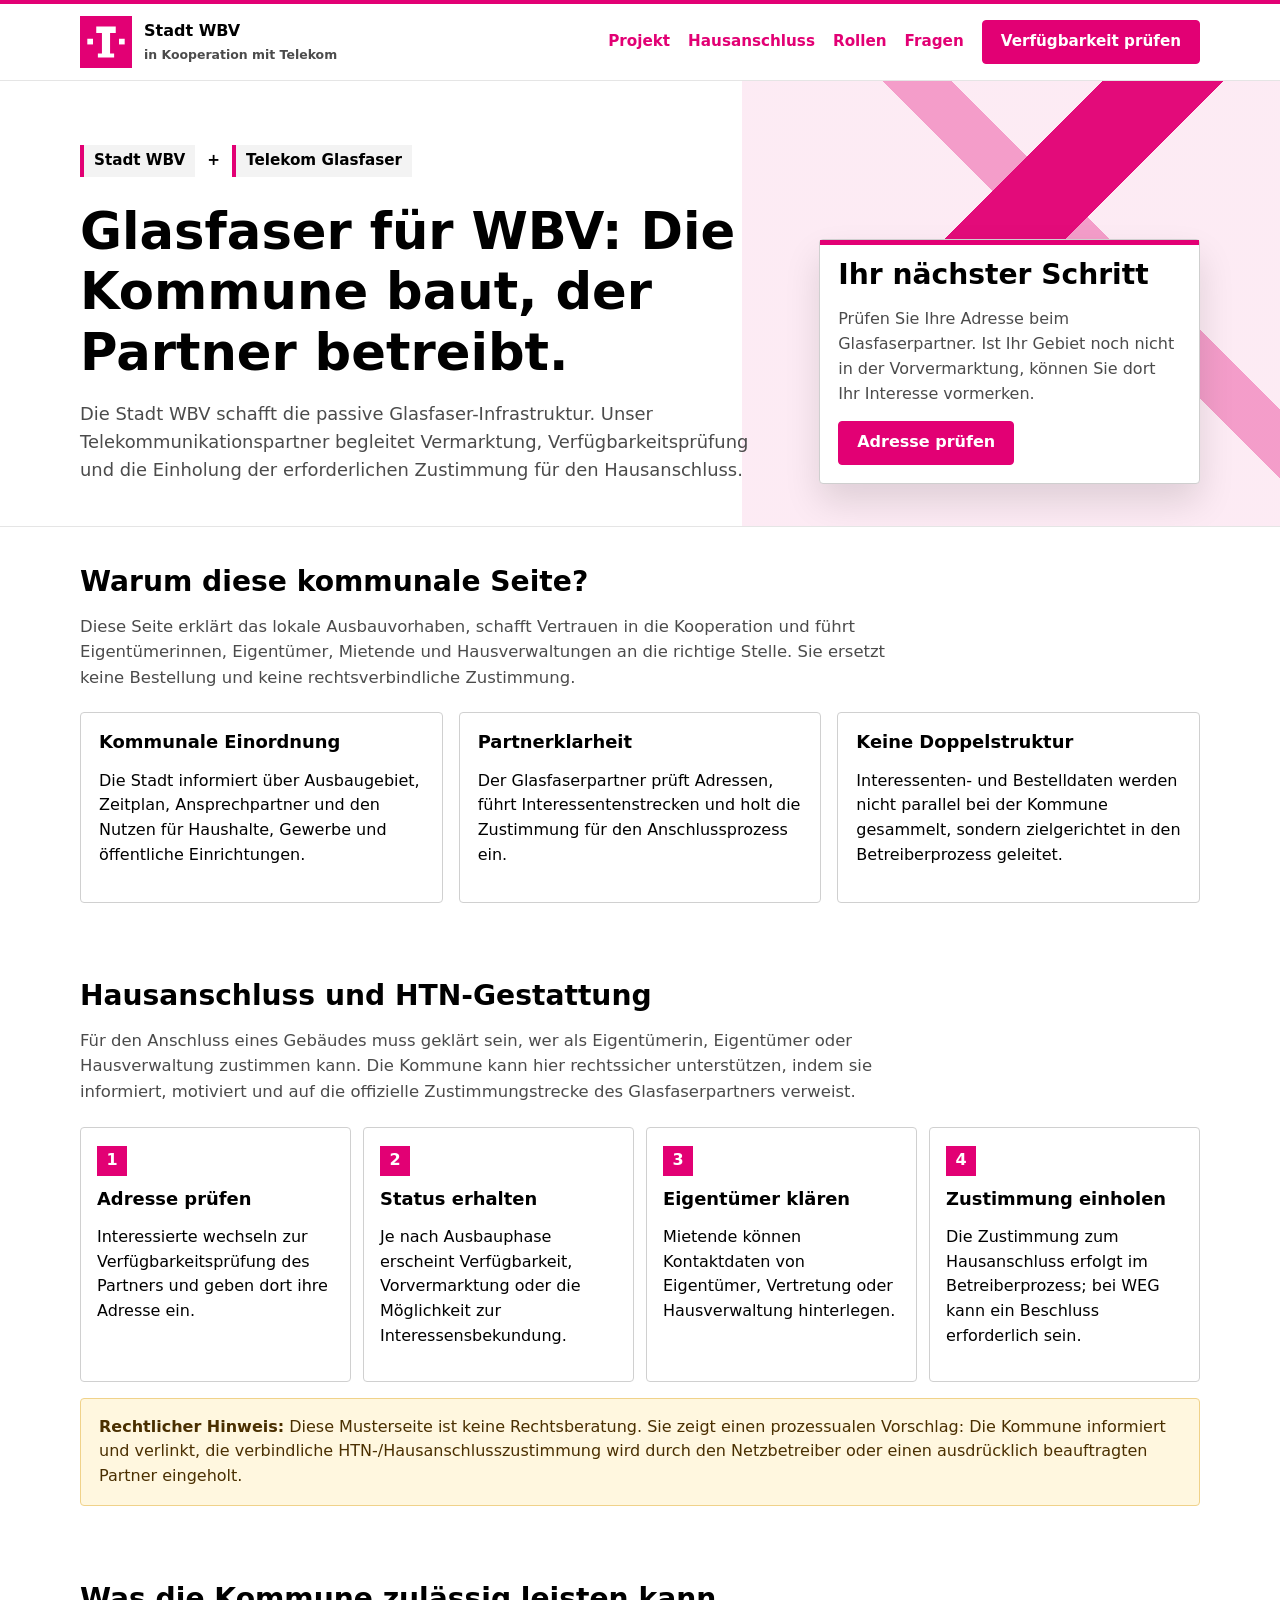
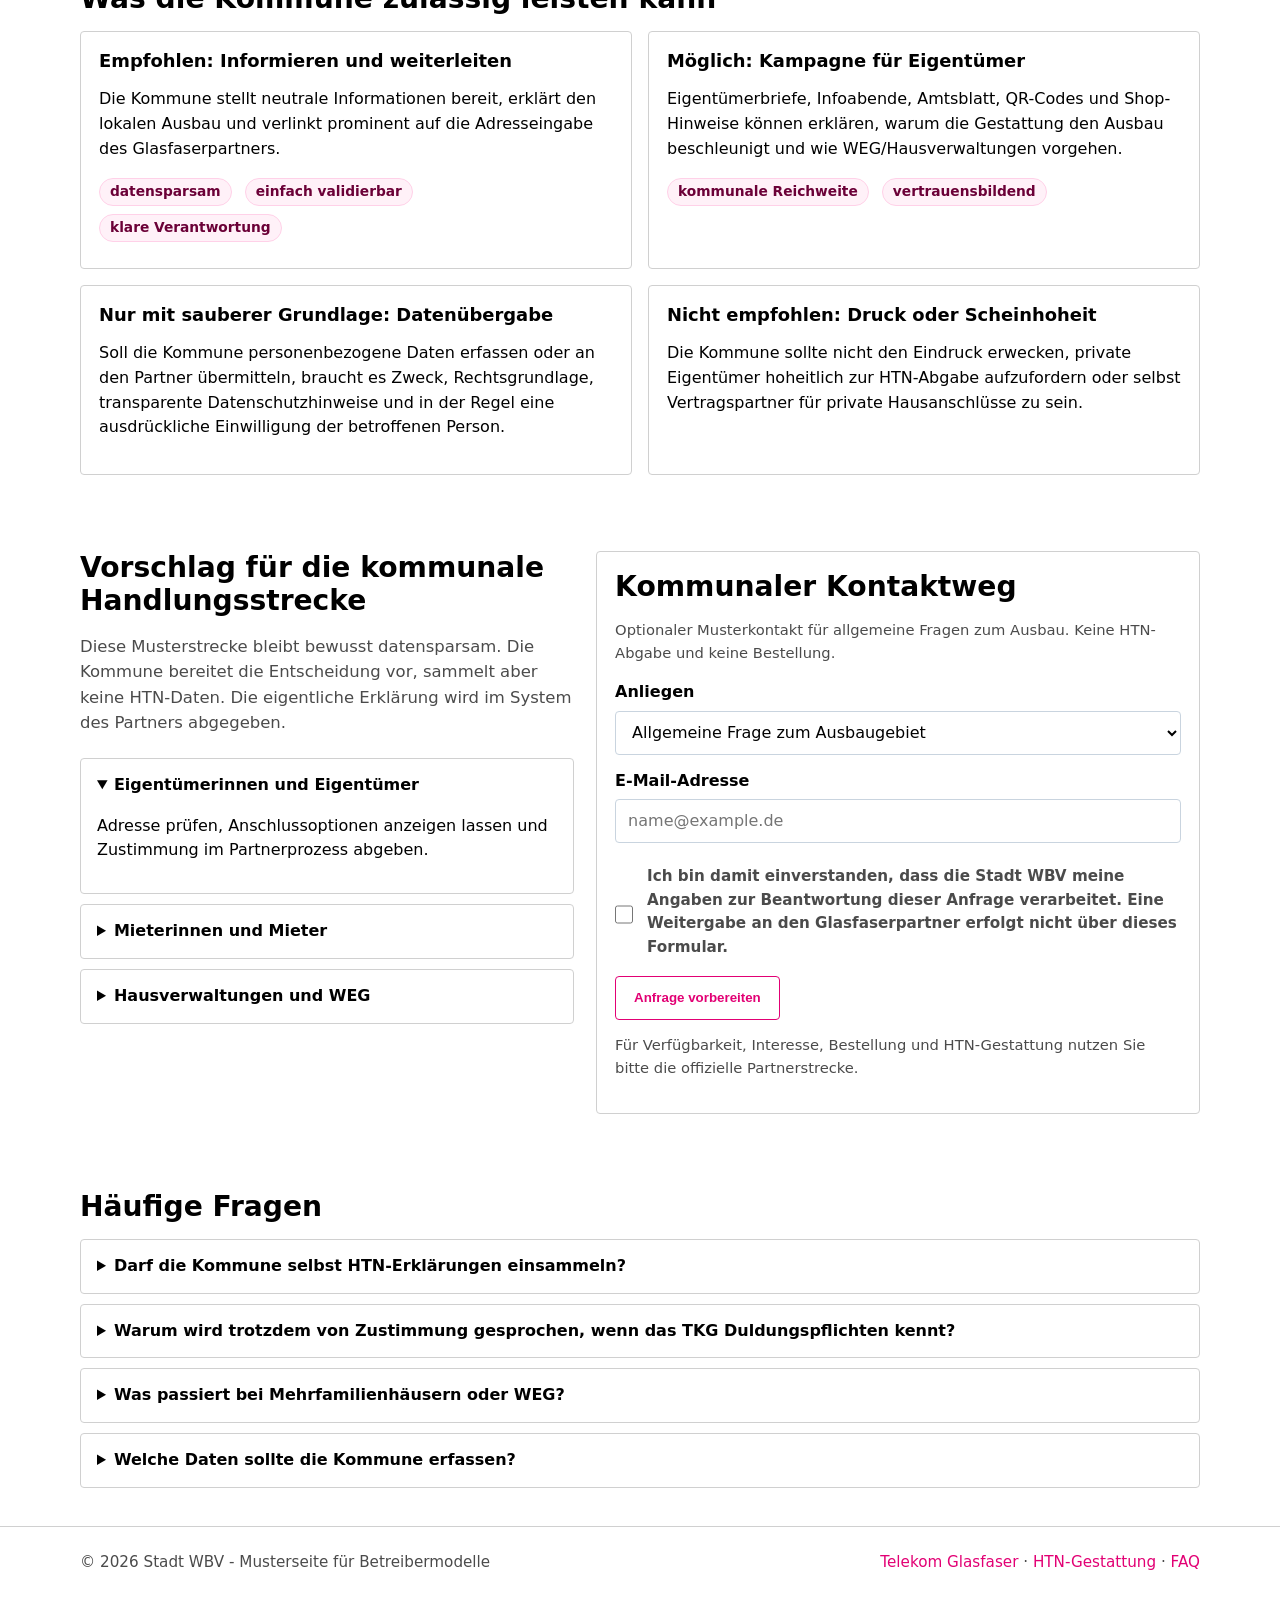
==== commit 2a039923: "Feature: FB_001_080626_thb Description: This is a test commit for the feature branch FB_001_080626_t" ====
--- a/index.html
+++ b/index.html
@@ -3,21 +3,20 @@
 <head>
   <meta charset="utf-8" />
   <meta name="viewport" content="width=device-width, initial-scale=1" />
-  <title>Stadt WBV - Glasfaser im Betreibermodell</title>
-  <meta name="description" content="Beispielseite einer Kommune zur Information ueber den Glasfaserausbau im Betreibermodell und zur Einholung der Hausanschluss-Gestattung." />
+  <title>Stadt WBV | Telekom Glasfaser im Betreibermodell</title>
+  <meta name="description" content="Beispielseite einer Kommune zur Information über den Glasfaserausbau im Betreibermodell und zur Einholung der Hausanschluss-Gestattung." />
   <style>
     :root {
-      --brand: #042f57;
-      --brand-soft: #eaf2f8;
-      --accent: #3a9d23;
-      --accent-soft: #edf8eb;
-      --ink: #182334;
-      --muted: #5d6978;
-      --line: #dfe6ee;
-      --bg: #f6f8fb;
+      --magenta: #e20074;
+      --magenta-dark: #b0005a;
+      --ink: #000000;
+      --muted: #4b4b4b;
+      --soft: #f3f3f3;
+      --line: #d0d0d0;
+      --bg: #ffffff;
       --paper: #ffffff;
-      --warn: #7a4b00;
-      --warn-bg: #fff4d8;
+      --warn: #4a2f00;
+      --warn-bg: #fff7df;
     }
 
     * { box-sizing: border-box; }
@@ -32,7 +31,7 @@
       line-height: 1.55;
     }
 
-    a { color: var(--brand); text-decoration: none; }
+    a { color: var(--magenta); text-decoration: none; }
     a:hover { text-decoration: underline; }
 
     .container {
@@ -44,9 +43,16 @@
       position: sticky;
       top: 0;
       z-index: 10;
-      background: rgba(255, 255, 255, .96);
-      border-bottom: 1px solid var(--line);
+      background: rgba(255, 255, 255, .98);
+      border-bottom: 1px solid #e5e5e5;
       backdrop-filter: blur(10px);
+    }
+
+    header::before {
+      content: "";
+      display: block;
+      height: 4px;
+      background: var(--magenta);
     }
 
     .nav {
@@ -63,20 +69,25 @@
       gap: 12px;
       min-width: 180px;
       font-weight: 800;
-      color: var(--brand);
-    }
-
-    .logo {
+      color: var(--ink);
+    }
+
+    .telekom-logo {
+      display: block;
+      width: 52px;
+      height: 52px;
+      flex: 0 0 auto;
+    }
+
+    .brand-text {
       display: grid;
-      place-items: center;
-      width: 48px;
-      height: 48px;
-      border: 2px solid var(--brand);
-      border-radius: 8px;
-      background: var(--paper);
-      color: var(--brand);
-      font-weight: 900;
-      letter-spacing: 0;
+      gap: 1px;
+    }
+
+    .brand-text small {
+      color: var(--muted);
+      font-size: .78rem;
+      font-weight: 650;
     }
 
     nav {
@@ -96,29 +107,43 @@
       justify-content: center;
       min-height: 44px;
       padding: 0 18px;
-      border-radius: 8px;
-      border: 1px solid var(--brand);
-      background: var(--brand);
+      border-radius: 4px;
+      border: 1px solid var(--magenta);
+      background: var(--magenta);
       color: #fff;
       font-weight: 800;
       text-align: center;
     }
 
-    .button:hover { filter: brightness(1.06); text-decoration: none; }
+    .button:hover { background: var(--magenta-dark); border-color: var(--magenta-dark); text-decoration: none; }
 
     .button.secondary {
       background: #fff;
-      color: var(--brand);
+      color: var(--magenta);
     }
 
     .hero {
-      padding: 56px 0 36px;
+      position: relative;
+      overflow: hidden;
+      padding: 64px 0 42px;
       background:
-        linear-gradient(90deg, rgba(4, 47, 87, .93), rgba(4, 47, 87, .72)),
-        url("https://images.unsplash.com/photo-1486406146926-c627a92ad1ab?auto=format&fit=crop&w=1800&q=80");
-      background-size: cover;
-      background-position: center;
-      color: #fff;
+        linear-gradient(90deg, #fff 0%, #fff 58%, rgba(226, 0, 116, .08) 58%, rgba(226, 0, 116, .08) 100%);
+      color: var(--ink);
+      border-bottom: 1px solid #e5e5e5;
+    }
+
+    .hero::after {
+      content: "";
+      position: absolute;
+      right: 0;
+      top: 0;
+      width: min(34vw, 420px);
+      height: 100%;
+      background:
+        linear-gradient(135deg, transparent 0 28%, var(--magenta) 28% 42%, transparent 42% 100%),
+        linear-gradient(45deg, transparent 0 54%, rgba(226, 0, 116, .35) 54% 62%, transparent 62% 100%);
+      opacity: .95;
+      pointer-events: none;
     }
 
     .hero-grid {
@@ -126,36 +151,56 @@
       grid-template-columns: minmax(0, 1.3fr) minmax(280px, .7fr);
       gap: 32px;
       align-items: end;
-    }
-
-    .eyebrow {
-      margin: 0 0 10px;
-      font-size: .9rem;
+      position: relative;
+      z-index: 1;
+    }
+
+    .partner-line {
+      display: flex;
+      align-items: center;
+      gap: 12px;
+      margin-bottom: 24px;
+      font-size: .95rem;
       font-weight: 800;
-      letter-spacing: 0;
-      text-transform: uppercase;
-      color: #dff0dc;
+    }
+
+    .partner-line span {
+      display: inline-flex;
+      align-items: center;
+      min-height: 32px;
+      padding: 0 10px;
+      background: var(--soft);
+      border-left: 4px solid var(--magenta);
     }
 
     h1, h2, h3 { line-height: 1.18; letter-spacing: 0; }
     h1 { margin: 0; max-width: 820px; font-size: clamp(2rem, 4vw, 3.5rem); }
-    h2 { margin: 0 0 16px; color: var(--brand); font-size: clamp(1.55rem, 2.2vw, 2.2rem); }
-    h3 { margin: 0 0 10px; color: var(--brand); font-size: 1.12rem; }
+    h2 { margin: 0 0 16px; color: var(--ink); font-size: clamp(1.55rem, 2.2vw, 2.2rem); }
+    h3 { margin: 0 0 10px; color: var(--ink); font-size: 1.12rem; }
 
     .lead {
       max-width: 760px;
       margin: 18px 0 0;
       font-size: 1.12rem;
-      color: #edf4fb;
+      color: var(--muted);
     }
 
     .hero-panel {
+      position: relative;
       padding: 18px;
-      border-radius: 8px;
-      background: rgba(255, 255, 255, .95);
+      border-radius: 4px;
+      background: #fff;
       color: var(--ink);
-      border: 1px solid rgba(255, 255, 255, .65);
-      box-shadow: 0 20px 50px rgba(0, 0, 0, .18);
+      border: 1px solid #cfcfcf;
+      box-shadow: 0 18px 36px rgba(0, 0, 0, .12);
+    }
+
+    .hero-panel::before {
+      content: "";
+      position: absolute;
+      inset: 0 0 auto;
+      height: 5px;
+      background: var(--magenta);
     }
 
     .hero-panel p { margin: 0 0 14px; color: var(--muted); }
@@ -179,7 +224,7 @@
       grid-column: span 4;
       padding: 18px;
       border: 1px solid var(--line);
-      border-radius: 8px;
+      border-radius: 4px;
       background: var(--paper);
     }
 
@@ -193,9 +238,9 @@
       margin: 0 8px 8px 0;
       padding: 0 10px;
       border-radius: 999px;
-      border: 1px solid #cfe6c9;
-      background: var(--accent-soft);
-      color: #235f17;
+      border: 1px solid #ffd1e8;
+      background: #fff1f8;
+      color: #6b0037;
       font-size: .86rem;
       font-weight: 750;
     }
@@ -211,7 +256,7 @@
       position: relative;
       padding: 18px 16px 16px;
       border: 1px solid var(--line);
-      border-radius: 8px;
+      border-radius: 4px;
       background: #fff;
       min-height: 150px;
     }
@@ -224,8 +269,8 @@
       width: 30px;
       height: 30px;
       margin-bottom: 12px;
-      border-radius: 50%;
-      background: var(--brand);
+      border-radius: 0;
+      background: var(--magenta);
       color: #fff;
       font-weight: 900;
     }
@@ -233,7 +278,7 @@
     .notice {
       padding: 16px 18px;
       border: 1px solid #f0d28a;
-      border-radius: 8px;
+      border-radius: 4px;
       background: var(--warn-bg);
       color: var(--warn);
     }
@@ -248,7 +293,7 @@
     .mock-form {
       padding: 18px;
       border: 1px solid var(--line);
-      border-radius: 8px;
+      border-radius: 4px;
       background: #fff;
     }
 
@@ -256,7 +301,7 @@
       display: block;
       margin: 0 0 6px;
       font-weight: 750;
-      color: var(--brand);
+      color: var(--ink);
     }
 
     input, select {
@@ -265,7 +310,7 @@
       margin-bottom: 14px;
       padding: 0 12px;
       border: 1px solid #c9d4df;
-      border-radius: 8px;
+      border-radius: 4px;
       font: inherit;
       background: #fff;
     }
@@ -287,13 +332,13 @@
 
     details {
       border: 1px solid var(--line);
-      border-radius: 8px;
+      border-radius: 4px;
       background: #fff;
       padding: 14px 16px;
     }
 
     details + details { margin-top: 10px; }
-    summary { cursor: pointer; font-weight: 800; color: var(--brand); }
+    summary { cursor: pointer; font-weight: 800; color: var(--ink); }
 
     .fineprint {
       color: var(--muted);
@@ -337,15 +382,24 @@
   <header>
     <div class="container nav">
       <a class="brand" href="#top" aria-label="Stadt WBV Startseite">
-        <span class="logo" aria-hidden="true">WBV</span>
-        <span>Stadt WBV</span>
+        <svg class="telekom-logo" viewBox="0 0 64 64" role="img" aria-label="Telekom Logo" xmlns="http://www.w3.org/2000/svg">
+          <title>Telekom Logo</title>
+          <rect width="64" height="64" fill="#e20074"/>
+          <rect x="9" y="28" width="7" height="7" fill="#fff"/>
+          <rect x="48" y="28" width="7" height="7" fill="#fff"/>
+          <path fill="#fff" d="M20 13h24v8h-7v25h5v5H22v-5h5V21h-7z"/>
+        </svg>
+        <span class="brand-text">
+          <span>Stadt WBV</span>
+          <small>in Kooperation mit Telekom</small>
+        </span>
       </a>
       <nav aria-label="Hauptnavigation">
         <a href="#projekt">Projekt</a>
         <a href="#htn">Hausanschluss</a>
         <a href="#rolle">Rollen</a>
         <a href="#fragen">Fragen</a>
-        <a class="button" href="https://www.telekom.de/glasfaser" target="_blank" rel="noopener">Verfuegbarkeit pruefen</a>
+        <a class="button" href="https://www.telekom.de/glasfaser" target="_blank" rel="noopener">Verfügbarkeit prüfen</a>
       </nav>
     </div>
   </header>
@@ -354,21 +408,25 @@
     <section class="hero">
       <div class="container hero-grid">
         <div>
-          <p class="eyebrow">Gemeinsames Ausbauprojekt im Betreibermodell</p>
-          <h1>Glasfaser fuer WBV: Die Kommune baut, der Partner betreibt.</h1>
+          <div class="partner-line" aria-label="Projektpartner">
+            <span>Stadt WBV</span>
+            <strong>+</strong>
+            <span>Telekom Glasfaser</span>
+          </div>
+          <h1>Glasfaser für WBV: Die Kommune baut, der Partner betreibt.</h1>
           <p class="lead">
             Die Stadt WBV schafft die passive Glasfaser-Infrastruktur. Unser Telekommunikationspartner
-            begleitet Vermarktung, Verfuegbarkeitspruefung und die Einholung der erforderlichen
-            Zustimmung fuer den Hausanschluss.
+            begleitet Vermarktung, Verfügbarkeitsprüfung und die Einholung der erforderlichen
+            Zustimmung für den Hausanschluss.
           </p>
         </div>
         <aside class="hero-panel" aria-label="Direkte Aktion">
-          <h2>Ihr naechster Schritt</h2>
+          <h2>Ihr nächster Schritt</h2>
           <p>
-            Pruefen Sie Ihre Adresse beim Glasfaserpartner. Ist Ihr Gebiet noch nicht in der
-            Vorvermarktung, koennen Sie dort Ihr Interesse vormerken.
-          </p>
-          <a class="button" href="https://www.telekom.de/glasfaser" target="_blank" rel="noopener">Adresse pruefen</a>
+            Prüfen Sie Ihre Adresse beim Glasfaserpartner. Ist Ihr Gebiet noch nicht in der
+            Vorvermarktung, können Sie dort Ihr Interesse vormerken.
+          </p>
+          <a class="button" href="https://www.telekom.de/glasfaser" target="_blank" rel="noopener">Adresse prüfen</a>
         </aside>
       </div>
     </section>
@@ -377,18 +435,18 @@
       <div class="container">
         <h2>Warum diese kommunale Seite?</h2>
         <p class="section-intro">
-          Diese Seite erklaert das lokale Ausbauvorhaben, schafft Vertrauen in die Kooperation und
-          fuehrt Eigentuemerinnen, Eigentuemer, Mietende und Hausverwaltungen an die richtige Stelle.
+          Diese Seite erklärt das lokale Ausbauvorhaben, schafft Vertrauen in die Kooperation und
+          führt Eigentümerinnen, Eigentümer, Mietende und Hausverwaltungen an die richtige Stelle.
           Sie ersetzt keine Bestellung und keine rechtsverbindliche Zustimmung.
         </p>
         <div class="grid">
           <article class="card">
             <h3>Kommunale Einordnung</h3>
-            <p>Die Stadt informiert ueber Ausbaugebiet, Zeitplan, Ansprechpartner und den Nutzen fuer Haushalte, Gewerbe und oeffentliche Einrichtungen.</p>
+            <p>Die Stadt informiert über Ausbaugebiet, Zeitplan, Ansprechpartner und den Nutzen für Haushalte, Gewerbe und öffentliche Einrichtungen.</p>
           </article>
           <article class="card">
             <h3>Partnerklarheit</h3>
-            <p>Der Glasfaserpartner prueft Adressen, fuehrt Interessentenstrecken und holt die Zustimmung fuer den Anschlussprozess ein.</p>
+            <p>Der Glasfaserpartner prüft Adressen, führt Interessentenstrecken und holt die Zustimmung für den Anschlussprozess ein.</p>
           </article>
           <article class="card">
             <h3>Keine Doppelstruktur</h3>
@@ -402,23 +460,23 @@
       <div class="container">
         <h2>Hausanschluss und HTN-Gestattung</h2>
         <p class="section-intro">
-          Fuer den Anschluss eines Gebaeudes muss geklaert sein, wer als Eigentuemerin, Eigentuemer
-          oder Hausverwaltung zustimmen kann. Die Kommune kann hier rechtssicher unterstuetzen, indem
+          Für den Anschluss eines Gebäudes muss geklärt sein, wer als Eigentümerin, Eigentümer
+          oder Hausverwaltung zustimmen kann. Die Kommune kann hier rechtssicher unterstützen, indem
           sie informiert, motiviert und auf die offizielle Zustimmungstrecke des Glasfaserpartners verweist.
         </p>
 
         <div class="steps" aria-label="Ablauf der Zustimmung">
           <article class="step">
-            <h3>Adresse pruefen</h3>
-            <p>Interessierte wechseln zur Verfuegbarkeitspruefung des Partners und geben dort ihre Adresse ein.</p>
+            <h3>Adresse prüfen</h3>
+            <p>Interessierte wechseln zur Verfügbarkeitsprüfung des Partners und geben dort ihre Adresse ein.</p>
           </article>
           <article class="step">
             <h3>Status erhalten</h3>
-            <p>Je nach Ausbauphase erscheint Verfuegbarkeit, Vorvermarktung oder die Moeglichkeit zur Interessensbekundung.</p>
+            <p>Je nach Ausbauphase erscheint Verfügbarkeit, Vorvermarktung oder die Möglichkeit zur Interessensbekundung.</p>
           </article>
           <article class="step">
-            <h3>Eigentuemer klaeren</h3>
-            <p>Mietende koennen Kontaktdaten von Eigentuemer, Vertretung oder Hausverwaltung hinterlegen.</p>
+            <h3>Eigentümer klären</h3>
+            <p>Mietende können Kontaktdaten von Eigentümer, Vertretung oder Hausverwaltung hinterlegen.</p>
           </article>
           <article class="step">
             <h3>Zustimmung einholen</h3>
@@ -430,19 +488,19 @@
           <strong>Rechtlicher Hinweis:</strong>
           Diese Musterseite ist keine Rechtsberatung. Sie zeigt einen prozessualen Vorschlag:
           Die Kommune informiert und verlinkt, die verbindliche HTN-/Hausanschlusszustimmung wird
-          durch den Netzbetreiber oder einen ausdruecklich beauftragten Partner eingeholt.
+          durch den Netzbetreiber oder einen ausdrücklich beauftragten Partner eingeholt.
         </div>
       </div>
     </section>
 
     <section id="rolle">
       <div class="container">
-        <h2>Was die Kommune zulaessig leisten kann</h2>
+        <h2>Was die Kommune zulässig leisten kann</h2>
         <div class="grid">
           <article class="card wide">
             <h3>Empfohlen: Informieren und weiterleiten</h3>
             <p>
-              Die Kommune stellt neutrale Informationen bereit, erklaert den lokalen Ausbau und
+              Die Kommune stellt neutrale Informationen bereit, erklärt den lokalen Ausbau und
               verlinkt prominent auf die Adresseingabe des Glasfaserpartners.
             </p>
             <span class="tag">datensparsam</span>
@@ -450,27 +508,27 @@
             <span class="tag">klare Verantwortung</span>
           </article>
           <article class="card wide">
-            <h3>Moeglich: Kampagne fuer Eigentuemer</h3>
+            <h3>Möglich: Kampagne für Eigentümer</h3>
             <p>
-              Eigentuemerbriefe, Infoabende, Amtsblatt, QR-Codes und Shop-Hinweise koennen erklaeren,
+              Eigentümerbriefe, Infoabende, Amtsblatt, QR-Codes und Shop-Hinweise können erklären,
               warum die Gestattung den Ausbau beschleunigt und wie WEG/Hausverwaltungen vorgehen.
             </p>
             <span class="tag">kommunale Reichweite</span>
             <span class="tag">vertrauensbildend</span>
           </article>
           <article class="card wide">
-            <h3>Nur mit sauberer Grundlage: Datenuebergabe</h3>
+            <h3>Nur mit sauberer Grundlage: Datenübergabe</h3>
             <p>
-              Soll die Kommune personenbezogene Daten erfassen oder an den Partner uebermitteln,
+              Soll die Kommune personenbezogene Daten erfassen oder an den Partner übermitteln,
               braucht es Zweck, Rechtsgrundlage, transparente Datenschutzhinweise und in der Regel
-              eine ausdrueckliche Einwilligung der betroffenen Person.
+              eine ausdrückliche Einwilligung der betroffenen Person.
             </p>
           </article>
           <article class="card wide">
             <h3>Nicht empfohlen: Druck oder Scheinhoheit</h3>
             <p>
-              Die Kommune sollte nicht den Eindruck erwecken, private Eigentuemer hoheitlich zur
-              HTN-Abgabe aufzufordern oder selbst Vertragspartner fuer private Hausanschluesse zu sein.
+              Die Kommune sollte nicht den Eindruck erwecken, private Eigentümer hoheitlich zur
+              HTN-Abgabe aufzufordern oder selbst Vertragspartner für private Hausanschlüsse zu sein.
             </p>
           </article>
         </div>
@@ -480,45 +538,45 @@
     <section id="aktion">
       <div class="container split">
         <div>
-          <h2>Vorschlag fuer die kommunale Handlungsstrecke</h2>
+          <h2>Vorschlag für die kommunale Handlungsstrecke</h2>
           <p class="section-intro">
             Diese Musterstrecke bleibt bewusst datensparsam. Die Kommune bereitet die Entscheidung vor,
-            sammelt aber keine HTN-Daten. Die eigentliche Erklaerung wird im System des Partners abgegeben.
+            sammelt aber keine HTN-Daten. Die eigentliche Erklärung wird im System des Partners abgegeben.
           </p>
           <details open>
-            <summary>Eigentuemerinnen und Eigentuemer</summary>
-            <p>Adresse pruefen, Anschlussoptionen anzeigen lassen und Zustimmung im Partnerprozess abgeben.</p>
+            <summary>Eigentümerinnen und Eigentümer</summary>
+            <p>Adresse prüfen, Anschlussoptionen anzeigen lassen und Zustimmung im Partnerprozess abgeben.</p>
           </details>
           <details>
             <summary>Mieterinnen und Mieter</summary>
-            <p>Adresse pruefen und Kontaktdaten der Eigentumsseite oder Hausverwaltung im Partnerprozess hinterlegen.</p>
+            <p>Adresse prüfen und Kontaktdaten der Eigentumsseite oder Hausverwaltung im Partnerprozess hinterlegen.</p>
           </details>
           <details>
             <summary>Hausverwaltungen und WEG</summary>
-            <p>Beschlusslage klaeren, Umlaufbeschluss pruefen und die Zustimmung ueber den vorgesehenen Prozess einreichen.</p>
+            <p>Beschlusslage klären, Umlaufbeschluss prüfen und die Zustimmung über den vorgesehenen Prozess einreichen.</p>
           </details>
         </div>
 
-        <form class="mock-form" aria-label="Musterformular fuer kommunale Kontaktaufnahme">
+        <form class="mock-form" aria-label="Musterformular für kommunale Kontaktaufnahme">
           <h2>Kommunaler Kontaktweg</h2>
           <p class="fineprint">
-            Optionaler Musterkontakt fuer allgemeine Fragen zum Ausbau. Keine HTN-Abgabe und keine Bestellung.
+            Optionaler Musterkontakt für allgemeine Fragen zum Ausbau. Keine HTN-Abgabe und keine Bestellung.
           </p>
           <label for="topic">Anliegen</label>
           <select id="topic" name="topic">
             <option>Allgemeine Frage zum Ausbaugebiet</option>
-            <option>Infoveranstaltung fuer Eigentuemer</option>
-            <option>Hinweis fuer Hausverwaltung / WEG</option>
+            <option>Infoveranstaltung für Eigentümer</option>
+            <option>Hinweis für Hausverwaltung / WEG</option>
           </select>
           <label for="email">E-Mail-Adresse</label>
           <input id="email" name="email" type="email" placeholder="name@example.de" />
           <label class="check" for="consent">
             <input id="consent" name="consent" type="checkbox" />
-            <span>Ich bin damit einverstanden, dass die Stadt WBV meine Angaben zur Beantwortung dieser Anfrage verarbeitet. Eine Weitergabe an den Glasfaserpartner erfolgt nicht ueber dieses Formular.</span>
+            <span>Ich bin damit einverstanden, dass die Stadt WBV meine Angaben zur Beantwortung dieser Anfrage verarbeitet. Eine Weitergabe an den Glasfaserpartner erfolgt nicht über dieses Formular.</span>
           </label>
           <button class="button secondary" type="button">Anfrage vorbereiten</button>
           <p class="fineprint">
-            Fuer Verfuegbarkeit, Interesse, Bestellung und HTN-Gestattung nutzen Sie bitte die offizielle Partnerstrecke.
+            Für Verfügbarkeit, Interesse, Bestellung und HTN-Gestattung nutzen Sie bitte die offizielle Partnerstrecke.
           </p>
         </form>
       </div>
@@ -526,35 +584,35 @@
 
     <section id="fragen">
       <div class="container">
-        <h2>Haeufige Fragen</h2>
+        <h2>Häufige Fragen</h2>
         <details>
-          <summary>Darf die Kommune selbst HTN-Erklaerungen einsammeln?</summary>
+          <summary>Darf die Kommune selbst HTN-Erklärungen einsammeln?</summary>
           <p>
             Das ist nur mit sauberer rechtlicher und datenschutzrechtlicher Konstruktion empfehlenswert,
-            etwa eindeutiger Beauftragung, Zweckbindung, Informationspflichten und geklaerter Verantwortung.
-            Fuer den Musterprozess ist die Verlinkung auf den Betreiberprozess die robustere Variante.
+            etwa eindeutiger Beauftragung, Zweckbindung, Informationspflichten und geklärter Verantwortung.
+            Für den Musterprozess ist die Verlinkung auf den Betreiberprozess die robustere Variante.
           </p>
         </details>
         <details>
           <summary>Warum wird trotzdem von Zustimmung gesprochen, wenn das TKG Duldungspflichten kennt?</summary>
           <p>
-            Das Telekommunikationsgesetz sieht Duldungspflichten fuer bestimmte Glasfaseranschluesse vor.
-            Praktisch bleibt eine transparente Abstimmung mit Eigentuemerinnen, Eigentuemer, WEG und
+            Das Telekommunikationsgesetz sieht Duldungspflichten für bestimmte Glasfaseranschlüsse vor.
+            Praktisch bleibt eine transparente Abstimmung mit Eigentümerinnen, Eigentümer, WEG und
             Hausverwaltung wichtig, damit Bau, Zugang, Dokumentation und Terminierung funktionieren.
           </p>
         </details>
         <details>
-          <summary>Was passiert bei Mehrfamilienhaeusern oder WEG?</summary>
+          <summary>Was passiert bei Mehrfamilienhäusern oder WEG?</summary>
           <p>
             Mietende sollten die Eigentumsseite oder Hausverwaltung einbinden. Bei Wohnungseigentum kann
-            ein Beschluss erforderlich sein; der Glasfaserpartner stellt hierfuer Muster und Prozesshinweise bereit.
+            ein Beschluss erforderlich sein; der Glasfaserpartner stellt hierfür Muster und Prozesshinweise bereit.
           </p>
         </details>
         <details>
           <summary>Welche Daten sollte die Kommune erfassen?</summary>
           <p>
-            Fuer diese Musterseite nur Daten fuer kommunale Rueckfragen. Adresspruefung, Interessensbekundung,
-            Bestellung und Zustimmung gehoeren in die Systeme des Glasfaserpartners.
+            Für diese Musterseite nur Daten für kommunale Rückfragen. Adressprüfung, Interessensbekundung,
+            Bestellung und Zustimmung gehören in die Systeme des Glasfaserpartners.
           </p>
         </details>
       </div>
@@ -563,7 +621,7 @@
 
   <footer>
     <div class="container footer-row">
-      <span>&copy; <span id="year"></span> Stadt WBV - Musterseite fuer Betreibermodelle</span>
+      <span>&copy; <span id="year"></span> Stadt WBV - Musterseite für Betreibermodelle</span>
       <span>
         <a href="https://www.telekom.de/glasfaser" target="_blank" rel="noopener">Telekom Glasfaser</a>
         &middot; <a href="#htn">HTN-Gestattung</a>
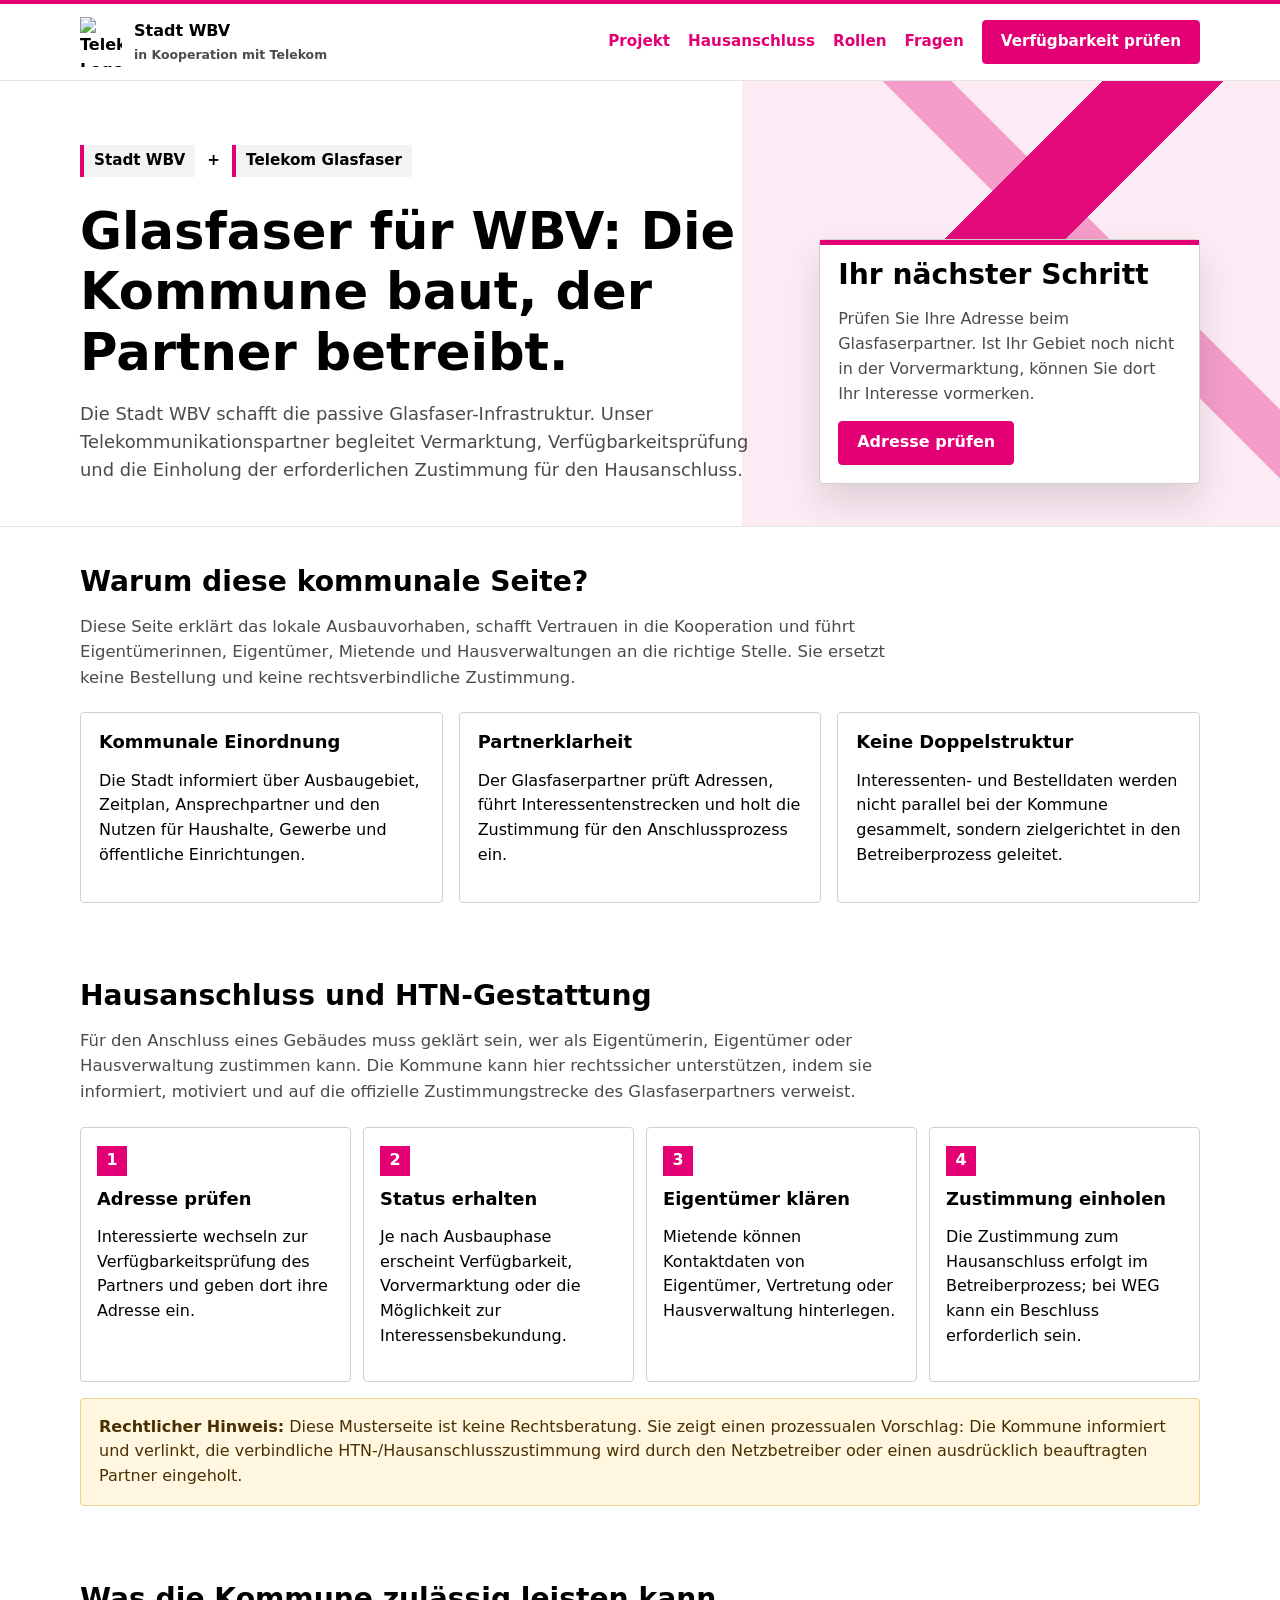
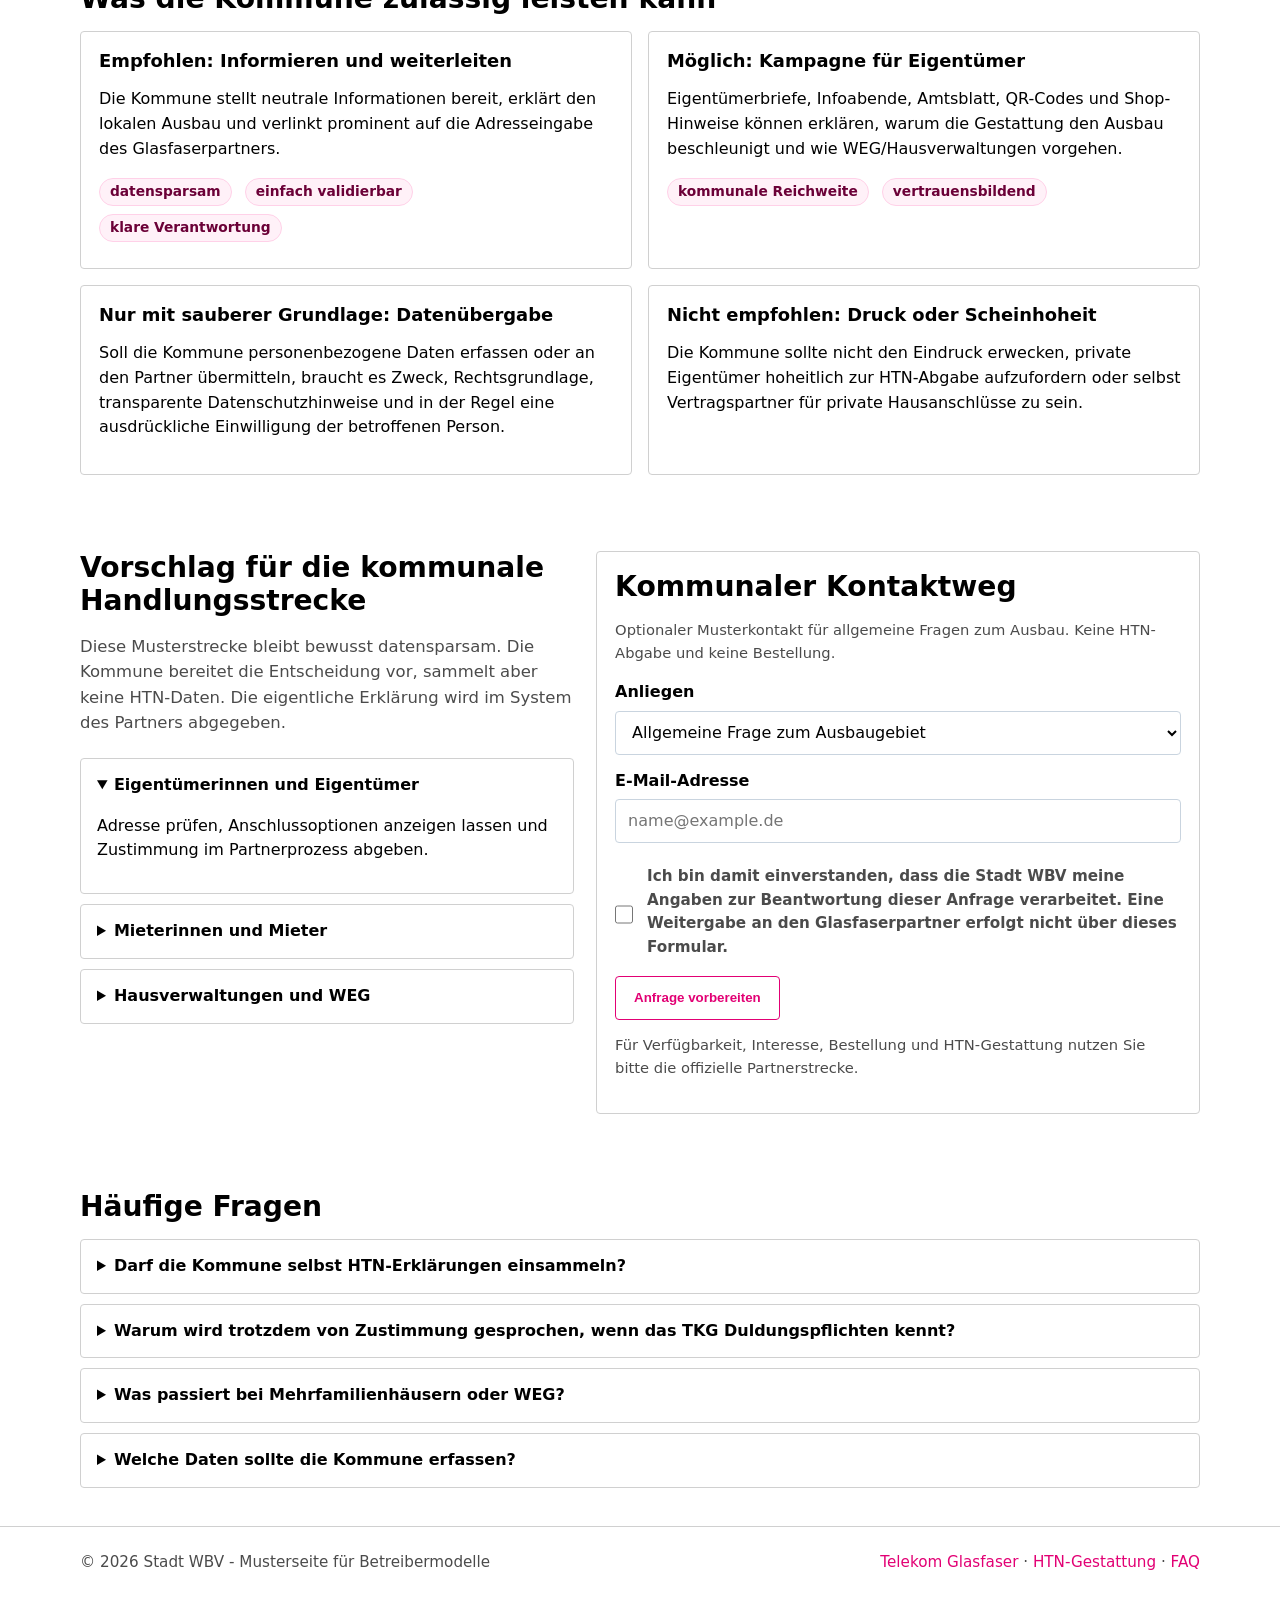
==== commit 68b89159: "Beginnen Sie hier Ihre Commit-Nachricht. Sie können die Zeilen, die mit '#' beginnen, ignorieren. Ei" ====
--- a/index.html
+++ b/index.html
@@ -74,8 +74,9 @@
 
     .telekom-logo {
       display: block;
-      width: 52px;
-      height: 52px;
+      width: 42px;
+      height: 50px;
+      object-fit: contain;
       flex: 0 0 auto;
     }
 
@@ -382,13 +383,7 @@
   <header>
     <div class="container nav">
       <a class="brand" href="#top" aria-label="Stadt WBV Startseite">
-        <svg class="telekom-logo" viewBox="0 0 64 64" role="img" aria-label="Telekom Logo" xmlns="http://www.w3.org/2000/svg">
-          <title>Telekom Logo</title>
-          <rect width="64" height="64" fill="#e20074"/>
-          <rect x="9" y="28" width="7" height="7" fill="#fff"/>
-          <rect x="48" y="28" width="7" height="7" fill="#fff"/>
-          <path fill="#fff" d="M20 13h24v8h-7v25h5v5H22v-5h5V21h-7z"/>
-        </svg>
+        <img class="telekom-logo" src="https://upload.wikimedia.org/wikipedia/commons/d/dd/Deutsche_Telekom_2022.svg" alt="Telekom Logo" />
         <span class="brand-text">
           <span>Stadt WBV</span>
           <small>in Kooperation mit Telekom</small>
